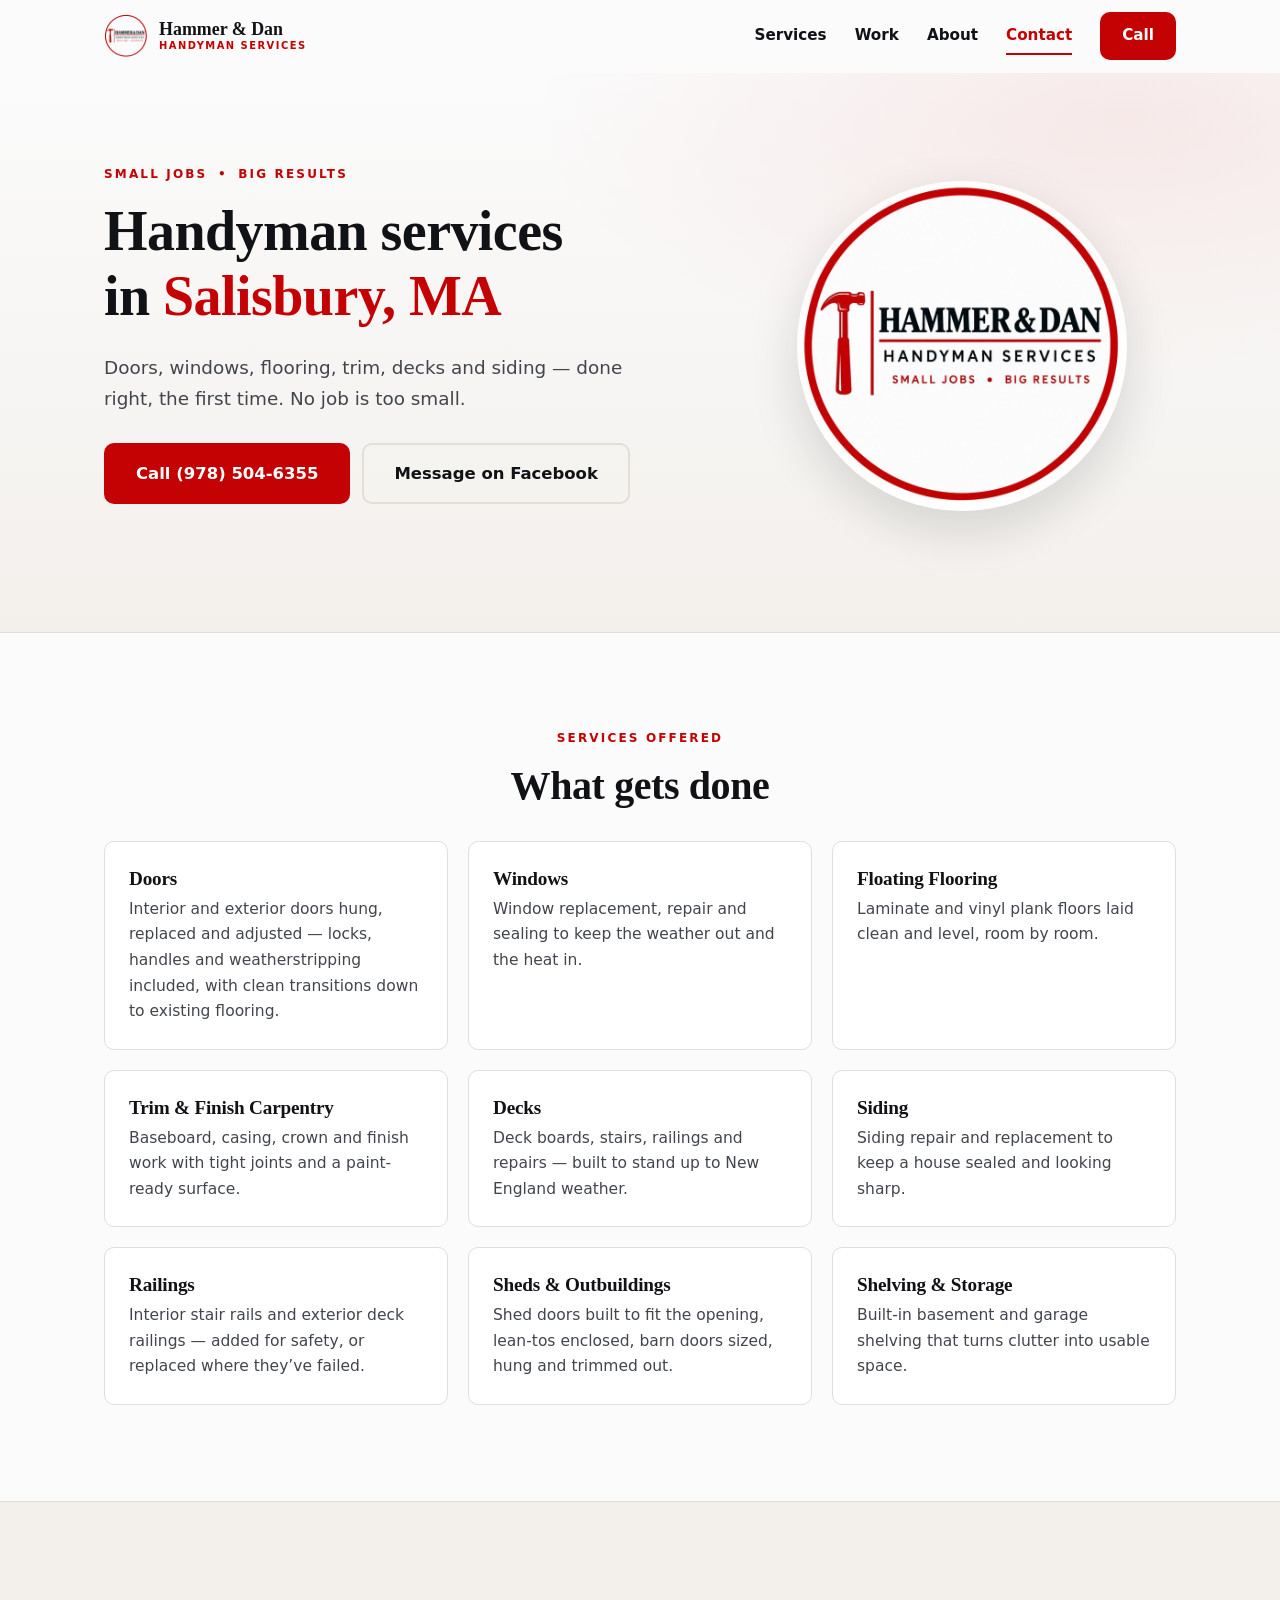
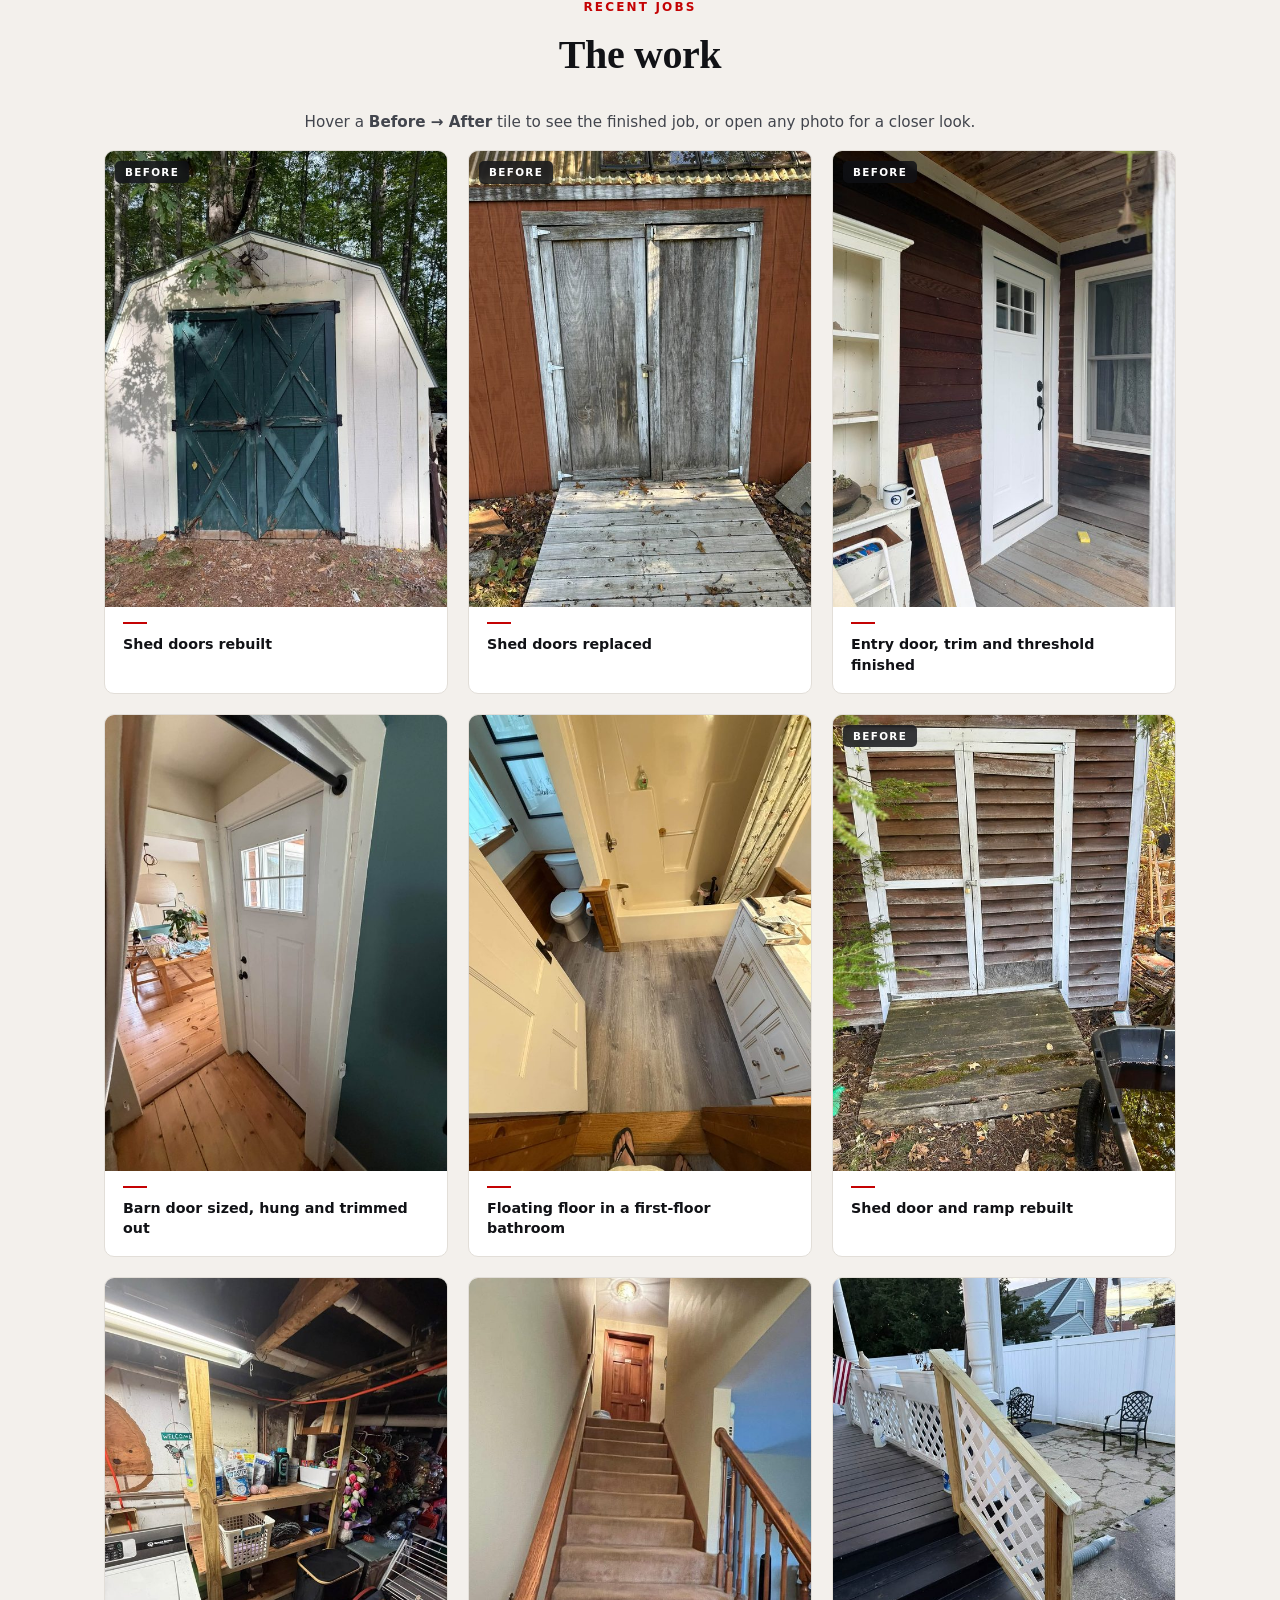
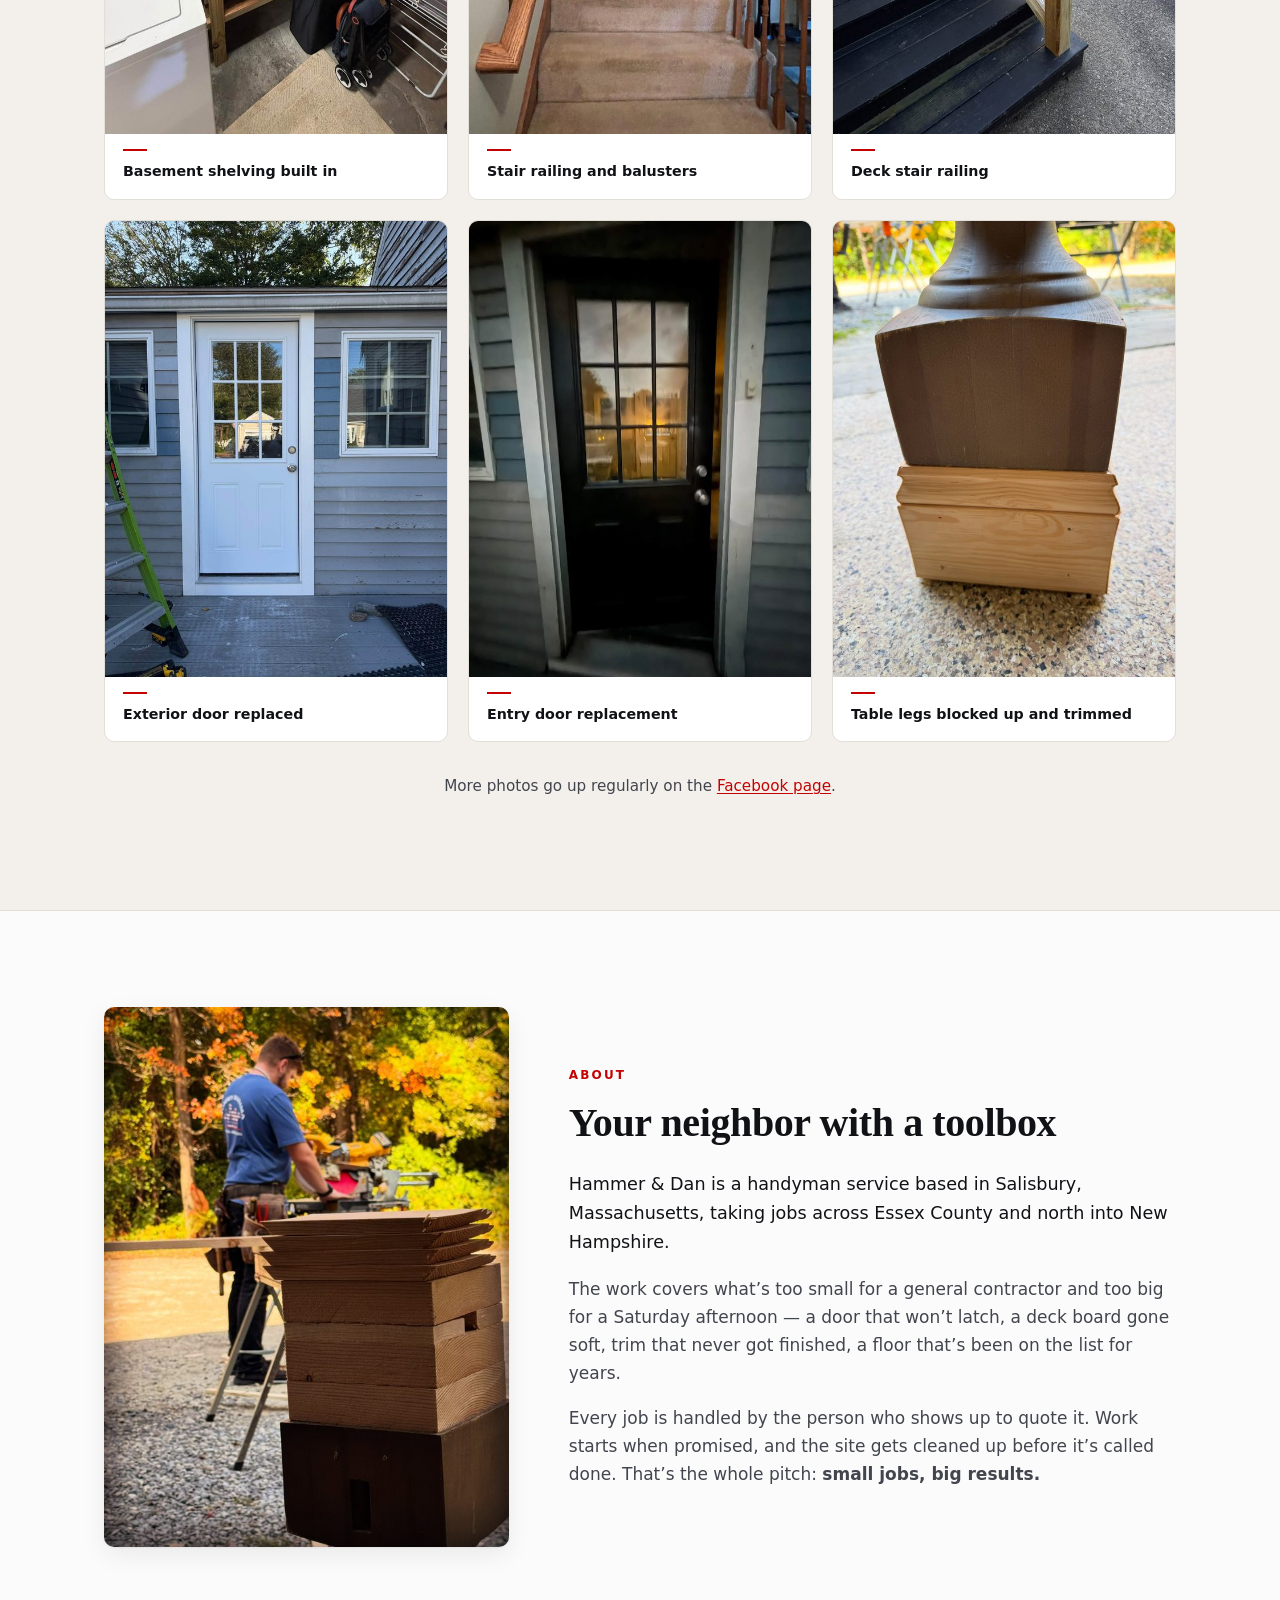
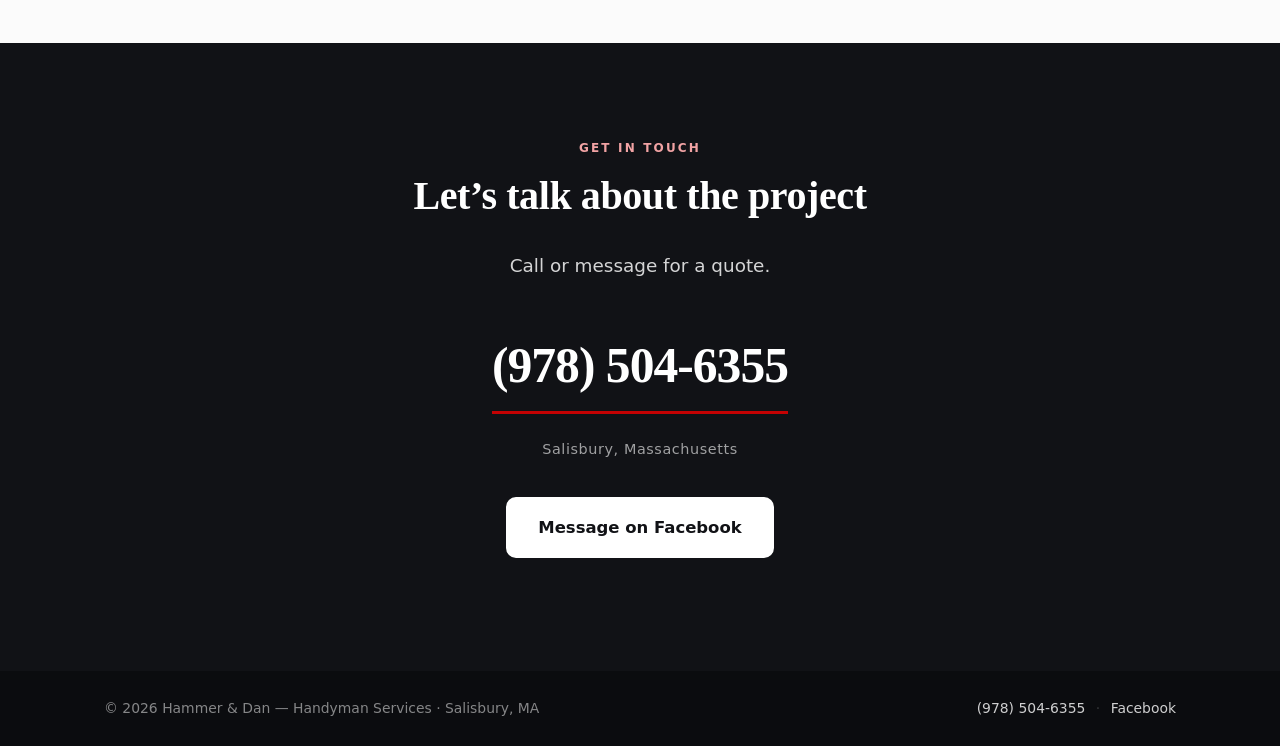
==== a/index.html @ bae65660 "Publish three layout options for review Standalone preview for GitHub Pages. Orphan branch: carries " ====
<!DOCTYPE html>
<html lang="en">
<head>
<meta charset="utf-8">
<meta name="viewport" content="width=device-width, initial-scale=1">
<title>Hammer &amp; Dan — Handyman Services | Salisbury, MA</title>
<meta name="description" content="Handyman services based in Salisbury, MA. Doors, windows, floating flooring, trim, decks, siding, railings, shed doors and shelving. Small jobs, big results. Call (978) 504-6355.">
<link rel="icon" href="../images/logo.jpg">
<link rel="stylesheet" href="style.css">

<!-- Open Graph: controls how the site looks when shared on Facebook -->
<meta property="og:title" content="Hammer &amp; Dan — Handyman Services | Salisbury, MA">
<meta property="og:description" content="Doors, windows, floating flooring, trim, decks and siding. Small jobs, big results.">
<meta property="og:image" content="../images/logo.jpg">
<meta property="og:type" content="website">
</head>
<body>

<a class="skip" href="#main">Skip to content</a>

<header class="nav" id="top">
  <div class="wrap nav-inner">
    <a class="brand" href="#top">
      <img src="../images/logo.jpg" alt="Hammer &amp; Dan logo" width="44" height="44">
      <span class="brand-text">
        <strong>Hammer &amp; Dan</strong>
        <em>Handyman Services</em>
      </span>
    </a>

    <button class="nav-toggle" aria-expanded="false" aria-controls="menu" aria-label="Menu">
      <span></span><span></span><span></span>
    </button>

    <nav id="menu" class="menu" aria-label="Main">
      <a href="#services">Services</a>
      <a href="#work">Work</a>
      <a href="#about">About</a>
      <a href="#contact">Contact</a>
      <a class="btn btn-sm" href="tel:+19785046355">Call</a>
    </nav>
  </div>
</header>

<main id="main">

  <!-- ───────────────────────── HERO ───────────────────────── -->
  <section class="hero">
    <div class="wrap hero-inner">
      <div class="hero-copy">
        <p class="eyebrow">Small Jobs <span class="dot">&bull;</span> Big Results</p>
        <h1>Handyman services<br>in <span class="accent">Salisbury, MA</span></h1>
        <p class="lede">
          Doors, windows, flooring, trim, decks and siding — done right, the first
          time. No job is too small.
        </p>
        <p class="cta-row">
          <a class="btn btn-lg" href="tel:+19785046355">Call (978)&nbsp;504-6355</a>
          <a class="btn btn-lg btn-ghost" href="https://www.facebook.com/p/Hammer-Dan-handyman-services-61594591340683/" target="_blank" rel="noopener">
            Message on Facebook
          </a>
        </p>
      </div>

      <div class="hero-badge">
        <img src="../images/logo.jpg" alt="Hammer &amp; Dan — Handyman Services — Small Jobs, Big Results" width="320" height="320">
      </div>
    </div>
  </section>

  <!-- ─────────────────────── SERVICES ─────────────────────── -->
  <section id="services" class="band">
    <div class="wrap">
      <p class="eyebrow center">Services Offered</p>
      <h2 class="center">What gets done</h2>

      <ul class="cards">
        <li class="card">
          <h3>Doors</h3>
          <p>Interior and exterior doors hung, replaced and adjusted — locks, handles
             and weatherstripping included, with clean transitions down to existing
             flooring.</p>
        </li>
        <li class="card">
          <h3>Windows</h3>
          <p>Window replacement, repair and sealing to keep the weather out and the
             heat in.</p>
        </li>
        <li class="card">
          <h3>Floating Flooring</h3>
          <p>Laminate and vinyl plank floors laid clean and level, room by room.</p>
        </li>
        <li class="card">
          <h3>Trim &amp; Finish Carpentry</h3>
          <p>Baseboard, casing, crown and finish work with tight joints and a
             paint-ready surface.</p>
        </li>
        <li class="card">
          <h3>Decks</h3>
          <p>Deck boards, stairs, railings and repairs — built to stand up to New
             England weather.</p>
        </li>
        <li class="card">
          <h3>Siding</h3>
          <p>Siding repair and replacement to keep a house sealed and looking sharp.</p>
        </li>
        <li class="card">
          <h3>Railings</h3>
          <p>Interior stair rails and exterior deck railings — added for safety, or
             replaced where they&rsquo;ve failed.</p>
        </li>
        <li class="card">
          <h3>Sheds &amp; Outbuildings</h3>
          <p>Shed doors built to fit the opening, lean-tos enclosed, barn doors sized,
             hung and trimmed out.</p>
        </li>
        <li class="card">
          <h3>Shelving &amp; Storage</h3>
          <p>Built-in basement and garage shelving that turns clutter into usable
             space.</p>
        </li>
      </ul>
    </div>
  </section>

  <!-- ───────────────────────── WORK ────────────────────────── -->
  <!--
    Two kinds of tile live in this grid:

    1. BEFORE / AFTER  — <li class="shot-item is-pair">. Holds two <img>s;
       the "after" fades in on hover, and clicking opens both side by side.
       Needs a matching -before.jpg / -after.jpg pair in images/work/
       and images/work/full/.

    2. SINGLE SHOT     — <li class="shot-item">. One <img>, opens on its own
       in the lightbox.

    Tiles load the small images from images/work/; the lightbox loads the
    large ones from images/work/full/ only once a photo is opened.
  -->
  <section id="work" class="band band-alt">
    <div class="wrap">
      <p class="eyebrow center">Recent Jobs</p>
      <h2 class="center">The work</h2>
      <p class="center muted lede-sub">
        Hover a <strong>Before&nbsp;&rarr;&nbsp;After</strong> tile to see the
        finished job, or open any photo for a closer look.
      </p>

      <ul class="grid gallery">

        <!-- ---------- before / after ---------- -->
        <li class="shot-item is-pair">
          <a class="shot"
             href="../images/work/full/barn-shed-doors-after.jpg"
             data-before="../images/work/full/barn-shed-doors-before.jpg"
             data-after="../images/work/full/barn-shed-doors-after.jpg"
             data-label="Shed doors rebuilt">
            <span class="frames">
              <img class="f-before" src="../images/work/barn-shed-doors-before.jpg"
                   alt="Barn-roof shed with weathered dark green cross-braced doors"
                   loading="lazy" width="600" height="800">
              <img class="f-after" src="../images/work/barn-shed-doors-after.jpg"
                   alt="The same shed with newly built natural wood cross-braced doors"
                   loading="lazy" width="600" height="800">
            </span>
            <span class="tag" aria-hidden="true"></span>
          </a>
          <span class="cap">Shed doors rebuilt</span>
        </li>

        <li class="shot-item is-pair">
          <a class="shot"
             href="../images/work/full/shed-doors-after.jpg"
             data-before="../images/work/full/shed-doors-before.jpg"
             data-after="../images/work/full/shed-doors-after.jpg"
             data-label="Shed doors replaced">
            <span class="frames">
              <img class="f-before" src="../images/work/shed-doors-before.jpg"
                   alt="Red shed with weathered grey double doors and an old wooden ramp"
                   loading="lazy" width="600" height="800">
              <img class="f-after" src="../images/work/shed-doors-after.jpg"
                   alt="The same shed fitted with new natural wood double doors"
                   loading="lazy" width="600" height="800">
            </span>
            <span class="tag" aria-hidden="true"></span>
          </a>
          <span class="cap">Shed doors replaced</span>
        </li>

        <li class="shot-item is-pair">
          <a class="shot"
             href="../images/work/full/porch-door-after.jpg"
             data-before="../images/work/full/porch-door-before.jpg"
             data-after="../images/work/full/porch-door-after.jpg"
             data-label="Entry door, trim and threshold finished">
            <span class="frames">
              <img class="f-before" src="../images/work/porch-door-before.jpg"
                   alt="Porch entry mid-job with bare decking and unfinished trim"
                   loading="lazy" width="600" height="800">
              <img class="f-after" src="../images/work/porch-door-after.jpg"
                   alt="The finished entry with completed trim and a clean threshold"
                   loading="lazy" width="600" height="800">
            </span>
            <span class="tag" aria-hidden="true"></span>
          </a>
          <span class="cap">Entry door, trim and threshold finished</span>
        </li>

        <!-- ---------- single shots ---------- -->
        <li class="shot-item">
          <a class="shot" href="../images/work/full/barn-door-interior.jpg" data-label="Barn door sized, hung and trimmed out">
            <span class="frames">
              <img src="../images/work/barn-door-interior.jpg"
                   alt="Interior barn door hung on a black rail above a wood floor"
                   loading="lazy" width="600" height="800">
            </span>
          </a>
          <span class="cap">Barn door sized, hung and trimmed out</span>
        </li>

        <li class="shot-item">
          <a class="shot" href="../images/work/full/bathroom-floating-floor.jpg" data-label="Floating floor in a first-floor bathroom">
            <span class="frames">
              <img src="../images/work/bathroom-floating-floor.jpg"
                   alt="Bathroom with a newly laid grey vinyl plank floating floor"
                   loading="lazy" width="600" height="800">
            </span>
          </a>
          <span class="cap">Floating floor in a first-floor bathroom</span>
        </li>

        <li class="shot-item is-pair">
          <a class="shot"
             href="../images/work/full/clapboard-shed-after.jpg"
             data-before="../images/work/full/clapboard-shed-before.jpg"
             data-after="../images/work/full/clapboard-shed-after.jpg"
             data-label="Shed door and ramp rebuilt">
            <span class="frames">
              <img class="f-before" src="../images/work/clapboard-shed-before.jpg"
                   alt="Clapboard shed with rotted louvered double doors and a mossy wooden step"
                   loading="lazy" width="600" height="800">
              <img class="f-after" src="../images/work/clapboard-shed-after.jpg"
                   alt="The same shed with a newly built wood door and a fresh plywood ramp"
                   loading="lazy" width="600" height="800">
            </span>
            <span class="tag" aria-hidden="true"></span>
          </a>
          <span class="cap">Shed door and ramp rebuilt</span>
        </li>

        <li class="shot-item">
          <a class="shot" href="../images/work/full/basement-shelving.jpg" data-label="Basement shelving built in">
            <span class="frames">
              <img src="../images/work/basement-shelving.jpg"
                   alt="Built-in wood shelving running along a basement wall"
                   loading="lazy" width="600" height="800">
            </span>
          </a>
          <span class="cap">Basement shelving built in</span>
        </li>

        <li class="shot-item">
          <a class="shot" href="../images/work/full/stair-railing.jpg" data-label="Stair railing and balusters">
            <span class="frames">
              <img src="../images/work/stair-railing.jpg"
                   alt="Staircase with an oak handrail and turned balusters"
                   loading="lazy" width="640" height="800">
            </span>
          </a>
          <span class="cap">Stair railing and balusters</span>
        </li>

        <li class="shot-item">
          <a class="shot" href="../images/work/full/deck-stair-railing.jpg" data-label="Deck stair railing">
            <span class="frames">
              <img src="../images/work/deck-stair-railing.jpg"
                   alt="New lattice railing alongside painted deck stairs"
                   loading="lazy" width="600" height="800">
            </span>
          </a>
          <span class="cap">Deck stair railing</span>
        </li>

        <li class="shot-item">
          <a class="shot" href="../images/work/full/exterior-door.jpg" data-label="Exterior door replaced">
            <span class="frames">
              <img src="../images/work/exterior-door.jpg"
                   alt="New white exterior door set between two windows in grey siding"
                   loading="lazy" width="600" height="800">
            </span>
          </a>
          <span class="cap">Exterior door replaced</span>
        </li>

        <li class="shot-item">
          <a class="shot" href="../images/work/full/entry-door-black.jpg" data-label="Entry door replacement">
            <span class="frames">
              <img src="../images/work/entry-door-black.jpg"
                   alt="Black entry door with glass panes set into blue siding"
                   loading="lazy" width="600" height="800">
            </span>
          </a>
          <span class="cap">Entry door replacement</span>
        </li>

        <li class="shot-item">
          <a class="shot" href="../images/work/full/table-legs.jpg" data-label="Table legs blocked up and trimmed">
            <span class="frames">
              <img src="../images/work/table-legs.jpg"
                   alt="Table leg raised on a newly built and trimmed wood block base"
                   loading="lazy" width="600" height="800">
            </span>
          </a>
          <span class="cap">Table legs blocked up and trimmed</span>
        </li>

      </ul>

      <p class="center muted">
        More photos go up regularly on the
        <a href="https://www.facebook.com/p/Hammer-Dan-handyman-services-61594591340683/" target="_blank" rel="noopener">Facebook page</a>.
      </p>
    </div>
  </section>

  <!-- ───────────────────────── ABOUT ───────────────────────── -->
  <section id="about" class="band">
    <div class="wrap about-inner">
      <div class="about-photo">
        <img src="../images/work/on-site.jpg" alt="Dan cutting stock on a miter saw on site" loading="lazy" width="600" height="800">
      </div>
      <div class="about-copy">
        <p class="eyebrow">About</p>
        <h2>Your neighbor with a toolbox</h2>
        <p class="big">
          Hammer &amp; Dan is a handyman service based in Salisbury, Massachusetts,
          taking jobs across Essex County and north into New Hampshire.
        </p>
        <p>
          The work covers what&rsquo;s too small for a general contractor and too big
          for a Saturday afternoon — a door that won&rsquo;t latch, a deck board gone
          soft, trim that never got finished, a floor that&rsquo;s been on the list
          for years.
        </p>
        <p>
          Every job is handled by the person who shows up to quote it. Work starts
          when promised, and the site gets cleaned up before it&rsquo;s called done.
          That&rsquo;s the whole pitch: <strong>small jobs, big results.</strong>
        </p>
      </div>
    </div>
  </section>

  <!-- ──────────────────────── CONTACT ──────────────────────── -->
  <section id="contact" class="contact">
    <div class="wrap narrow center">
      <p class="eyebrow center light">Get In Touch</p>
      <h2 class="center">Let&rsquo;s talk about the project</h2>
      <p class="lede light">
        Call or message for a quote.
      </p>

      <a class="phone" href="tel:+19785046355">(978)&nbsp;504-6355</a>

      <p class="based">Salisbury, Massachusetts</p>

      <p>
        <a class="btn btn-lg btn-light" href="https://www.facebook.com/p/Hammer-Dan-handyman-services-61594591340683/" target="_blank" rel="noopener">
          Message on Facebook
        </a>
      </p>
    </div>
  </section>

</main>

<footer class="foot">
  <div class="wrap foot-inner">
    <p>&copy; <span id="year">2026</span> Hammer &amp; Dan — Handyman Services · Salisbury, MA</p>
    <p>
      <a href="tel:+19785046355">(978) 504-6355</a>
      <span class="sep">·</span>
      <a href="https://www.facebook.com/p/Hammer-Dan-handyman-services-61594591340683/" target="_blank" rel="noopener">Facebook</a>
    </p>
  </div>
</footer>

<!-- Mobile sticky call bar -->
<a class="callbar" href="tel:+19785046355">Call (978) 504-6355</a>

<!-- Lightbox. Shows one photo, or a before/after pair side by side. -->
<div class="lightbox" id="lightbox" role="dialog" aria-modal="true" aria-label="Photo" hidden>
  <button class="lb-close" aria-label="Close">&times;</button>
  <div class="lb-inner">
    <div class="lb-frames">
      <figure class="lb-fig" id="lbFigA">
        <img id="lbImgA" src="" alt="">
        <figcaption>Before</figcaption>
      </figure>
      <figure class="lb-fig" id="lbFigB">
        <img id="lbImgB" src="" alt="">
        <figcaption>After</figcaption>
      </figure>
    </div>
    <p class="lb-cap" id="lbCap"></p>
  </div>
</div>

<script>
(function () {
  "use strict";

  /* Current year in the footer */
  document.getElementById("year").textContent = new Date().getFullYear();

  /* Mobile menu toggle */
  var toggle = document.querySelector(".nav-toggle");
  var menu = document.getElementById("menu");

  toggle.addEventListener("click", function () {
    var open = menu.classList.toggle("open");
    toggle.setAttribute("aria-expanded", String(open));
    toggle.classList.toggle("is-open", open);
  });

  /* Close the mobile menu after tapping a link */
  menu.addEventListener("click", function (e) {
    if (e.target.tagName === "A") {
      menu.classList.remove("open");
      toggle.classList.remove("is-open");
      toggle.setAttribute("aria-expanded", "false");
    }
  });

  /* Highlight the nav link for whichever section is on screen */
  var links = Array.prototype.slice.call(menu.querySelectorAll('a[href^="#"]'));
  var sections = links
    .map(function (a) { return document.querySelector(a.getAttribute("href")); })
    .filter(Boolean);

  if ("IntersectionObserver" in window && sections.length) {
    var spy = new IntersectionObserver(function (entries) {
      entries.forEach(function (entry) {
        if (!entry.isIntersecting) return;
        links.forEach(function (a) {
          a.classList.toggle(
            "active",
            a.getAttribute("href") === "#" + entry.target.id
          );
        });
      });
    }, { rootMargin: "-45% 0px -50% 0px" });

    sections.forEach(function (s) { spy.observe(s); });
  }

  /* Shrink the header once the page scrolls */
  var header = document.querySelector(".nav");
  var onScroll = function () {
    header.classList.toggle("scrolled", window.scrollY > 20);
  };
  window.addEventListener("scroll", onScroll, { passive: true });
  onScroll();

  /* Gallery lightbox — one photo, or a before/after pair side by side */
  var box = document.getElementById("lightbox");
  var imgA = document.getElementById("lbImgA");
  var imgB = document.getElementById("lbImgB");
  var cap = document.getElementById("lbCap");
  var closeBtn = box.querySelector(".lb-close");
  var lastFocus = null;

  document.addEventListener("click", function (e) {
    var shot = e.target.closest ? e.target.closest("a.shot") : null;
    if (!shot) return;
    e.preventDefault();
    lastFocus = shot;

    var before = shot.getAttribute("data-before");
    var after = shot.getAttribute("data-after");
    var tileImgs = shot.querySelectorAll("img");

    if (before && after) {
      /* Pair: before on the left, after on the right. */
      box.classList.remove("is-single");
      imgA.src = before;
      imgB.src = after;
      imgA.alt = tileImgs[0] ? tileImgs[0].alt : "Before";
      imgB.alt = tileImgs[1] ? tileImgs[1].alt : "After";
    } else {
      /* Single shot: hide the second frame and the Before/After labels. */
      box.classList.add("is-single");
      imgA.src = shot.getAttribute("href");
      imgA.alt = tileImgs[0] ? tileImgs[0].alt : "";
      imgB.removeAttribute("src");
      imgB.alt = "";
    }

    cap.textContent = shot.getAttribute("data-label") || "";
    box.hidden = false;
    document.body.style.overflow = "hidden";
    closeBtn.focus();
  });

  function closeBox() {
    box.hidden = true;
    imgA.removeAttribute("src");
    imgB.removeAttribute("src");
    document.body.style.overflow = "";
    if (lastFocus) lastFocus.focus();
  }

  closeBtn.addEventListener("click", closeBox);
  box.addEventListener("click", function (e) {
    if (e.target === box) closeBox();
  });
  document.addEventListener("keydown", function (e) {
    if (e.key === "Escape" && !box.hidden) closeBox();
  });
})();
</script>

</body>
</html>
---- a/style.css ----
/* ==========================================================================
   Hammer & Dan — Handyman Services
   Palette sampled directly from the Facebook page logo.
   ========================================================================== */

:root {
  --red:        #C40203;   /* logo ring, hammer, tagline */
  --red-dark:   #9E0102;
  --ink:        #111216;   /* logo wordmark */
  --ink-soft:   #42454D;
  --paper:      #FBFBFB;   /* logo field */
  --sand:       #F3F0EC;   /* warm alternating band */
  --line:       #E2DED8;

  --serif: Georgia, "Iowan Old Style", "Times New Roman", Times, serif;
  --sans:  system-ui, -apple-system, "Segoe UI", Roboto, "Helvetica Neue",
           Arial, sans-serif;

  --wrap: 1120px;
  --r: 10px;
  --shadow: 0 1px 2px rgba(17,18,22,.05), 0 8px 24px rgba(17,18,22,.07);
}

*, *::before, *::after { box-sizing: border-box; }

html {
  scroll-behavior: smooth;
  scroll-padding-top: 86px;   /* clears the sticky header */
  -webkit-text-size-adjust: 100%;
}

@media (prefers-reduced-motion: reduce) {
  html { scroll-behavior: auto; }
  *, *::before, *::after {
    animation-duration: .01ms !important;
    animation-iteration-count: 1 !important;
    transition-duration: .01ms !important;
  }

  /* A cross-dissolve has no movement in it. Reduced-motion exists to stop
     vestibular triggers from things that travel across the screen, so the
     before/after fade stays — only the scale on the tile is dropped. */
  .gallery .frames img {
    transition-property: opacity !important;
    transition-duration: .45s !important;
  }
  .gallery li:hover .frames img { transform: none !important; }
}

body {
  margin: 0;
  font-family: var(--sans);
  font-size: 17px;
  line-height: 1.65;
  color: var(--ink-soft);
  background: var(--paper);
  -webkit-font-smoothing: antialiased;
}

img { max-width: 100%; height: auto; display: block; }

a { color: var(--red); text-decoration-thickness: 1px; text-underline-offset: 2px; }
a:hover { color: var(--red-dark); }

:focus-visible {
  outline: 3px solid var(--red);
  outline-offset: 3px;
  border-radius: 4px;
}

.wrap { width: 100%; max-width: var(--wrap); margin: 0 auto; padding: 0 24px; }
.wrap.narrow { max-width: 760px; }
.center { text-align: center; }
.muted { color: var(--ink-soft); font-size: .95rem; }

.skip {
  position: absolute; left: -9999px;
  background: var(--ink); color: #fff;
  padding: 12px 20px; z-index: 200; border-radius: 0 0 var(--r) 0;
}
.skip:focus { left: 0; top: 0; color: #fff; }

/* --------------------------------- type --------------------------------- */

h1, h2, h3 {
  font-family: var(--serif);
  color: var(--ink);
  font-weight: 700;
  line-height: 1.15;
  letter-spacing: -.01em;
  margin: 0 0 .5em;
}

h1 { font-size: clamp(2.1rem, 5.5vw, 3.5rem); }
h2 { font-size: clamp(1.7rem, 3.6vw, 2.5rem); margin-bottom: .8em; }
h3 { font-size: 1.2rem; margin-bottom: .35em; }

.eyebrow {
  font-family: var(--sans);
  font-size: .75rem;
  font-weight: 700;
  letter-spacing: .18em;
  text-transform: uppercase;
  color: var(--red);
  margin: 0 0 .9rem;
}
.eyebrow .dot { margin: 0 .35em; }
.eyebrow.light { color: #F2A3A4; }

.lede { font-size: 1.15rem; max-width: 46ch; margin: 0 0 1.8rem; }
.lede.light { color: rgba(255,255,255,.82); max-width: none; margin-inline: auto; }
.big { font-size: 1.1rem; color: var(--ink); }
.accent { color: var(--red); }

/* -------------------------------- buttons ------------------------------- */

.btn {
  display: inline-block;
  background: var(--red);
  color: #fff;
  font-weight: 650;
  font-size: .95rem;
  padding: 11px 22px;
  border-radius: var(--r);
  text-decoration: none;
  border: 2px solid var(--red);
  transition: background .15s ease, border-color .15s ease, transform .15s ease;
}
.btn:hover {
  background: var(--red-dark);
  border-color: var(--red-dark);
  color: #fff;
  transform: translateY(-1px);
}
.btn-lg { padding: 15px 30px; font-size: 1.03rem; }
.btn-sm { padding: 8px 18px; font-size: .88rem; }

.btn-ghost { background: transparent; color: var(--ink); border-color: var(--line); }
.btn-ghost:hover { background: var(--ink); border-color: var(--ink); color: #fff; }

.btn-light { background: #fff; color: var(--ink); border-color: #fff; }
.btn-light:hover { background: var(--paper); border-color: var(--paper); color: var(--ink); }

/* -------------------------------- header -------------------------------- */

.nav {
  position: sticky; top: 0; z-index: 100;
  background: rgba(251,251,251,.94);
  backdrop-filter: saturate(180%) blur(10px);
  border-bottom: 1px solid transparent;
  transition: border-color .2s ease, box-shadow .2s ease;
}
.nav.scrolled {
  border-bottom-color: var(--line);
  box-shadow: 0 2px 12px rgba(17,18,22,.05);
}

.nav-inner {
  display: flex; align-items: center; justify-content: space-between;
  gap: 16px; min-height: 72px;
}

.brand { display: flex; align-items: center; gap: 11px; text-decoration: none; }
.brand img { border-radius: 50%; }
.brand-text { display: flex; flex-direction: column; line-height: 1.1; }
.brand-text strong {
  font-family: var(--serif); font-size: 1.12rem; color: var(--ink); font-weight: 700;
}
.brand-text em {
  font-style: normal; font-size: .62rem; letter-spacing: .15em;
  text-transform: uppercase; color: var(--red); font-weight: 700; margin-top: 2px;
}

.menu { display: flex; align-items: center; gap: 28px; }
.menu a {
  color: var(--ink); text-decoration: none; font-size: .95rem; font-weight: 550;
  position: relative; padding: 4px 0;
}
.menu a:not(.btn)::after {
  content: ""; position: absolute; left: 0; right: 0; bottom: -2px; height: 2px;
  background: var(--red); transform: scaleX(0); transition: transform .18s ease;
}
.menu a:not(.btn):hover::after,
.menu a:not(.btn).active::after { transform: scaleX(1); }
.menu a.active:not(.btn) { color: var(--red); }

/* `.menu a` above sets padding, and outranks `.btn` on specificity —
   so the button's own padding has to be restated here. */
.menu a.btn { color: #fff; padding: 9px 20px; white-space: nowrap; }

.nav-toggle {
  display: none; background: none; border: 0; cursor: pointer;
  padding: 10px; width: 44px; height: 44px;
}
.nav-toggle span {
  display: block; width: 22px; height: 2px; background: var(--ink);
  margin: 4px auto; transition: transform .2s ease, opacity .2s ease;
}
.nav-toggle.is-open span:nth-child(1) { transform: translateY(6px) rotate(45deg); }
.nav-toggle.is-open span:nth-child(2) { opacity: 0; }
.nav-toggle.is-open span:nth-child(3) { transform: translateY(-6px) rotate(-45deg); }

/* --------------------------------- hero --------------------------------- */

.hero {
  padding: clamp(48px, 8vw, 92px) 0 clamp(56px, 9vw, 104px);
  background:
    radial-gradient(1000px 420px at 88% 8%, rgba(196,2,3,.07), transparent 60%),
    linear-gradient(180deg, var(--paper) 0%, var(--sand) 100%);
  border-bottom: 1px solid var(--line);
}

.hero-inner {
  display: grid; grid-template-columns: 1.15fr .85fr;
  gap: clamp(32px, 5vw, 64px); align-items: center;
}

.hero h1 { margin-bottom: .45em; }

.cta-row { display: flex; flex-wrap: wrap; gap: 12px; margin: 0 0 1.5rem; }


.hero-badge { justify-self: center; }
.hero-badge img {
  width: clamp(210px, 30vw, 330px);
  border-radius: 50%;
  box-shadow: 0 18px 50px rgba(17,18,22,.14);
}

/* --------------------------------- bands -------------------------------- */

.band { padding: clamp(56px, 8vw, 96px) 0; }
.band-alt { background: var(--sand); border-block: 1px solid var(--line); }

/* ------------------------------- services ------------------------------- */

.cards {
  list-style: none; margin: 0; padding: 0;
  display: grid; gap: 20px;
  grid-template-columns: repeat(auto-fit, minmax(265px, 1fr));
}

.card {
  background: #fff;
  border: 1px solid var(--line);
  border-radius: var(--r);
  padding: 26px 24px 24px;
  position: relative;
  overflow: hidden;
  transition: transform .18s ease, box-shadow .18s ease;
}
.card::before {
  content: ""; position: absolute; inset: 0 auto 0 0; width: 4px;
  background: var(--red); transform: scaleY(0); transform-origin: top;
  transition: transform .22s ease;
}
.card:hover { transform: translateY(-3px); box-shadow: var(--shadow); }
.card:hover::before { transform: scaleY(1); }
.card p { margin: 0; font-size: .97rem; }

/* -------------------------------- gallery ------------------------------- */

.grid {
  list-style: none; margin: 0 0 2rem; padding: 0;
  display: grid; gap: 20px;
  grid-template-columns: repeat(auto-fill, minmax(290px, 1fr));
}

/* Each tile is the same card as the services grid — photo flush at the top,
   caption in the card's own padding. */
.gallery li {
  display: flex; flex-direction: column;
  background: #fff;
  border: 1px solid var(--line);
  border-radius: var(--r);
  overflow: hidden;
  transition: transform .18s ease, box-shadow .18s ease;
}
.gallery li:hover { transform: translateY(-3px); box-shadow: var(--shadow); }

.gallery .shot {
  display: block; overflow: hidden; position: relative;
  background: var(--sand); line-height: 0;
}

/* Source photos are 3:4 portrait, so tiles match — no subject gets cropped out.
   `.frames` stacks the before/after images so one can fade over the other. */
.gallery .frames {
  display: block; position: relative;
  width: 100%; aspect-ratio: 3 / 4;
}
.gallery .frames img {
  position: absolute; inset: 0;
  width: 100%; height: 100%; object-fit: cover;
  transition: transform .35s ease, opacity .45s ease;
}

/* The "after" frame sits on top at zero opacity until hover. */
/* `will-change` promotes the hidden frame to its own compositor layer, which
   forces it to be decoded up front. Without it the first hover can pop rather
   than fade, because a fully transparent image may not be rasterised yet. */
.is-pair .f-after { opacity: 0; will-change: opacity; }

/* Corner badge on before/after tiles. */
.gallery .tag {
  position: absolute; left: 10px; top: 10px; z-index: 2;
  background: rgba(17,18,22,.82);
  color: #fff;
  font-size: .65rem; font-weight: 700;
  letter-spacing: .13em; text-transform: uppercase;
  padding: 6px 10px; border-radius: 5px;
  line-height: 1;
  backdrop-filter: blur(3px);
  transition: background .25s ease;
}
.gallery .tag::after { content: "Before"; }

@media (hover: hover) {
  .gallery li:hover .frames img { transform: scale(1.04); }
  .is-pair:hover .f-after { opacity: 1; }
  .is-pair:hover .tag { background: var(--red); }
  .is-pair:hover .tag::after { content: "After"; }
}

/* No hover available: say so plainly, since tapping is the only way through. */
@media (hover: none) {
  .gallery .tag::after { content: "Tap to compare"; }
}

.gallery .cap {
  padding: 15px 18px 17px;
  font-size: .89rem;
  line-height: 1.45;
  font-weight: 550;
  color: var(--ink);
}

/* The red hairline from the logo, where the rule sits under the wordmark. */
.gallery .cap::before {
  content: "";
  display: block;
  width: 24px; height: 2px;
  background: var(--red);
  margin-bottom: 10px;
}

/* Placeholder tile — used only when a slot has no photo yet */
.gallery .ph {
  aspect-ratio: 4 / 3;
  border: 2px dashed var(--line);
  border-radius: var(--r);
  background:
    repeating-linear-gradient(45deg,
      transparent 0 10px, rgba(196,2,3,.03) 10px 20px);
}

/* --------------------------------- about -------------------------------- */

.about-inner {
  display: grid;
  grid-template-columns: .8fr 1.2fr;
  gap: clamp(28px, 5vw, 60px);
  align-items: center;
}

.about-photo img {
  width: 100%;
  border-radius: var(--r);
  box-shadow: var(--shadow);
}

.about-copy h2 { margin-bottom: .6em; }
.about-copy p:last-child { margin-bottom: 0; }

/* ------------------------------- lightbox ------------------------------- */

.lightbox {
  position: fixed; inset: 0; z-index: 300;
  background: rgba(17,18,22,.975);
  display: flex; align-items: center; justify-content: center;
  padding: 24px;
  overflow-y: auto;
}
.lightbox[hidden] { display: none; }

.lb-inner { margin: auto; width: 100%; max-width: 1180px; }

.lb-frames {
  display: flex; gap: 18px;
  align-items: flex-start; justify-content: center;
}

.lb-fig { margin: 0; flex: 0 1 auto; min-width: 0; text-align: center; }
.lb-fig img {
  max-width: 100%; max-height: 76vh;
  border-radius: 6px; display: block; margin: 0 auto;
}
.lb-fig figcaption {
  margin-top: 10px;
  font-size: .68rem; font-weight: 700;
  letter-spacing: .16em; text-transform: uppercase;
  color: #F2A3A4;
}

/* Single-photo mode: second figure removed, caption label suppressed. */
.lightbox.is-single .lb-fig figcaption { display: none; }
.lightbox.is-single #lbFigB { display: none; }
.lightbox.is-single .lb-fig img { max-height: 84vh; }

.based {
  font-size: .9rem;
  letter-spacing: .04em;
  color: rgba(255,255,255,.6);
  margin: 1.2rem 0 2.2rem;
}

.lb-cap {
  text-align: center;
  color: rgba(255,255,255,.72);
  font-size: .95rem;
  margin: 16px 0 0;
}

.lb-close {
  position: fixed; top: 10px; right: 16px; z-index: 2;
  background: none; border: 0; color: #fff;
  font-size: 2.6rem; line-height: 1; cursor: pointer; padding: 8px 14px;
}

@media (max-width: 700px) {
  .lightbox { padding: 56px 14px 24px; }
  .lb-frames { flex-direction: column; align-items: center; gap: 22px; }
  .lb-fig img { max-height: 60vh; }
}

/* -------------------------------- contact ------------------------------- */

.contact {
  background: var(--ink);
  color: rgba(255,255,255,.78);
  padding: clamp(56px, 8vw, 96px) 0;
}
.contact h2 { color: #fff; }

.phone {
  display: inline-block;
  font-family: var(--serif);
  font-size: clamp(2rem, 6vw, 3.1rem);
  font-weight: 700;
  color: #fff;
  text-decoration: none;
  letter-spacing: -.02em;
  margin: .3em 0 .1em;
  border-bottom: 3px solid var(--red);
  padding-bottom: 4px;
  transition: color .15s ease;
}
.phone:hover { color: #FF4F50; }


/* --------------------------------- footer ------------------------------- */

.foot {
  background: #0B0C0F;
  color: rgba(255,255,255,.5);
  padding: 26px 0;
  font-size: .87rem;
}
.foot-inner {
  display: flex; flex-wrap: wrap; gap: 8px 20px;
  justify-content: space-between; align-items: center;
}
.foot p { margin: 0; }
.foot a { color: rgba(255,255,255,.8); text-decoration: none; }
.foot a:hover { color: #fff; text-decoration: underline; }
.sep { opacity: .35; margin: 0 6px; }

/* ----------------------------- mobile callbar --------------------------- */

.callbar {
  display: none;
  position: fixed; left: 0; right: 0; bottom: 0; z-index: 150;
  background: var(--red); color: #fff;
  text-align: center; text-decoration: none;
  font-weight: 700; font-size: 1.05rem;
  padding: 15px 16px calc(15px + env(safe-area-inset-bottom));
  box-shadow: 0 -4px 18px rgba(17,18,22,.18);
}
.callbar:hover { color: #fff; background: var(--red-dark); }

/* ------------------------------ responsive ------------------------------ */

@media (max-width: 860px) {
  .about-inner { grid-template-columns: 1fr; }
  .about-photo { max-width: 340px; margin: 0 auto; }

  .hero-inner { grid-template-columns: 1fr; text-align: center; }
  .hero-copy .lede { margin-inline: auto; }
  .cta-row { justify-content: center; }
  .hero-badge { order: -1; }
  .hero-badge img { width: clamp(170px, 46vw, 240px); }
}

@media (max-width: 760px) {
  .nav-toggle { display: block; }

  .menu {
    display: none;
    position: absolute; left: 0; right: 0; top: 100%;
    flex-direction: column; align-items: stretch; gap: 0;
    background: var(--paper);
    border-bottom: 1px solid var(--line);
    box-shadow: 0 10px 24px rgba(17,18,22,.08);
    padding: 8px 24px 20px;
  }
  .menu.open { display: flex; }
  .menu a { padding: 13px 0; border-bottom: 1px solid var(--line); }
  .menu a:not(.btn)::after { display: none; }
  .menu a.btn {
    margin-top: 14px; text-align: center;
    padding: 13px 20px; border-bottom: 2px solid var(--red);
  }

  .callbar { display: block; }
  body { padding-bottom: 62px; }   /* room for the call bar */
  html { scroll-padding-top: 78px; }
}

@media (max-width: 420px) {
  .cta-row .btn { width: 100%; text-align: center; }
}

/* --------------------------------- print -------------------------------- */

@media print {
  .nav, .callbar, .lightbox, .btn { display: none !important; }
  body { color: #000; background: #fff; }
  .contact, .foot { background: #fff; color: #000; }
  .contact h2, .phone, }
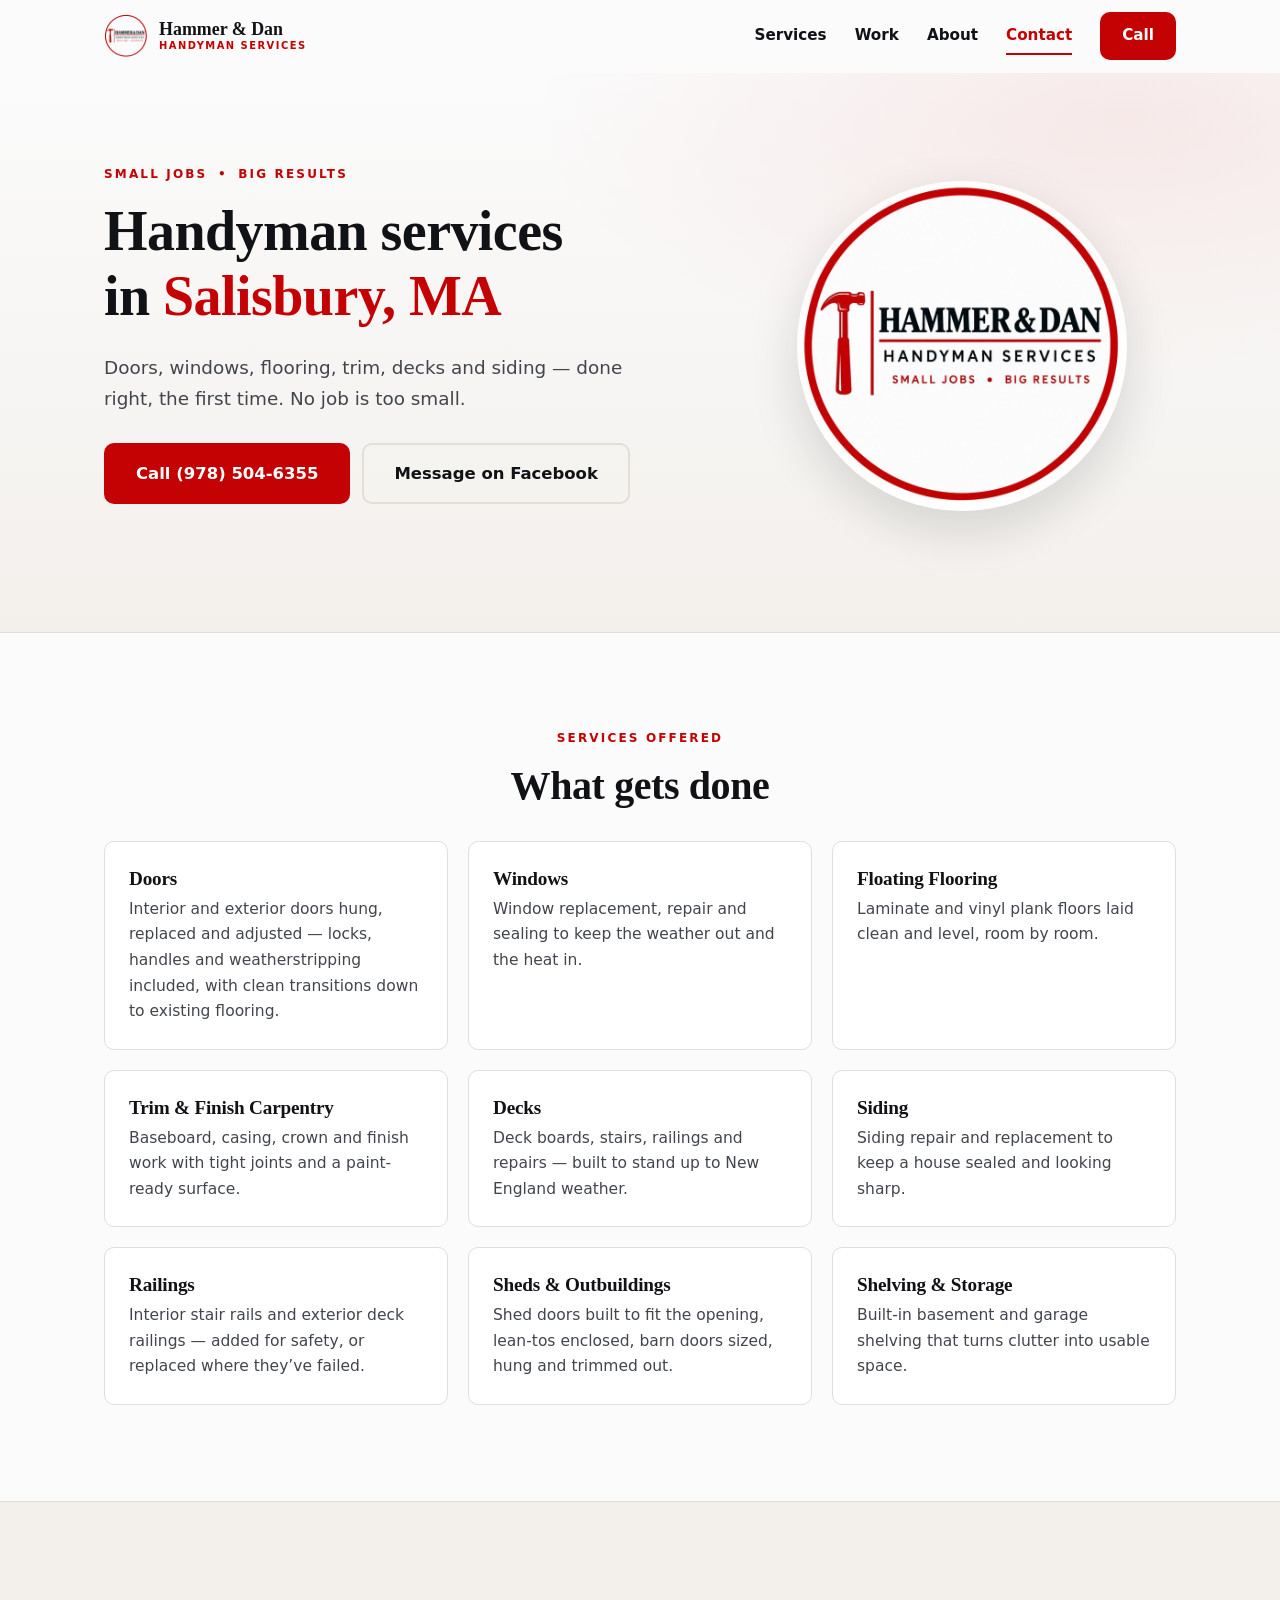
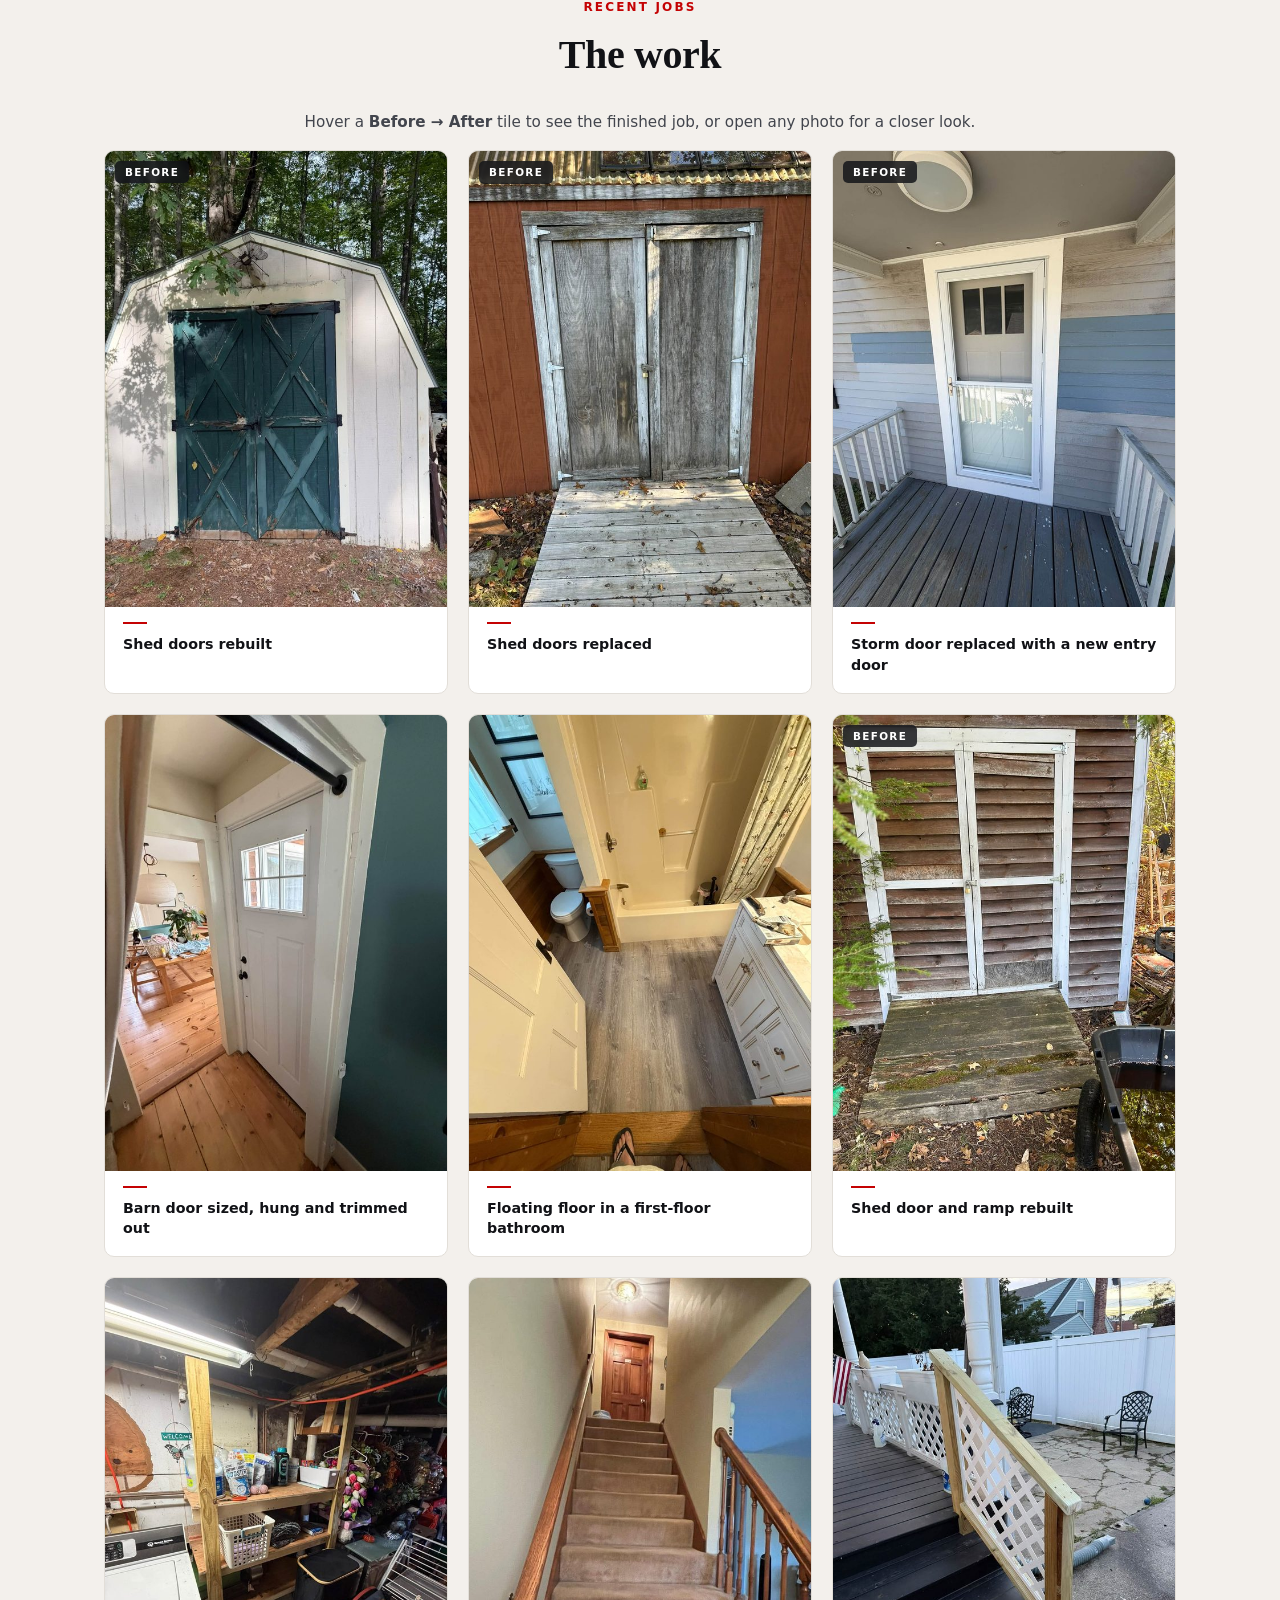
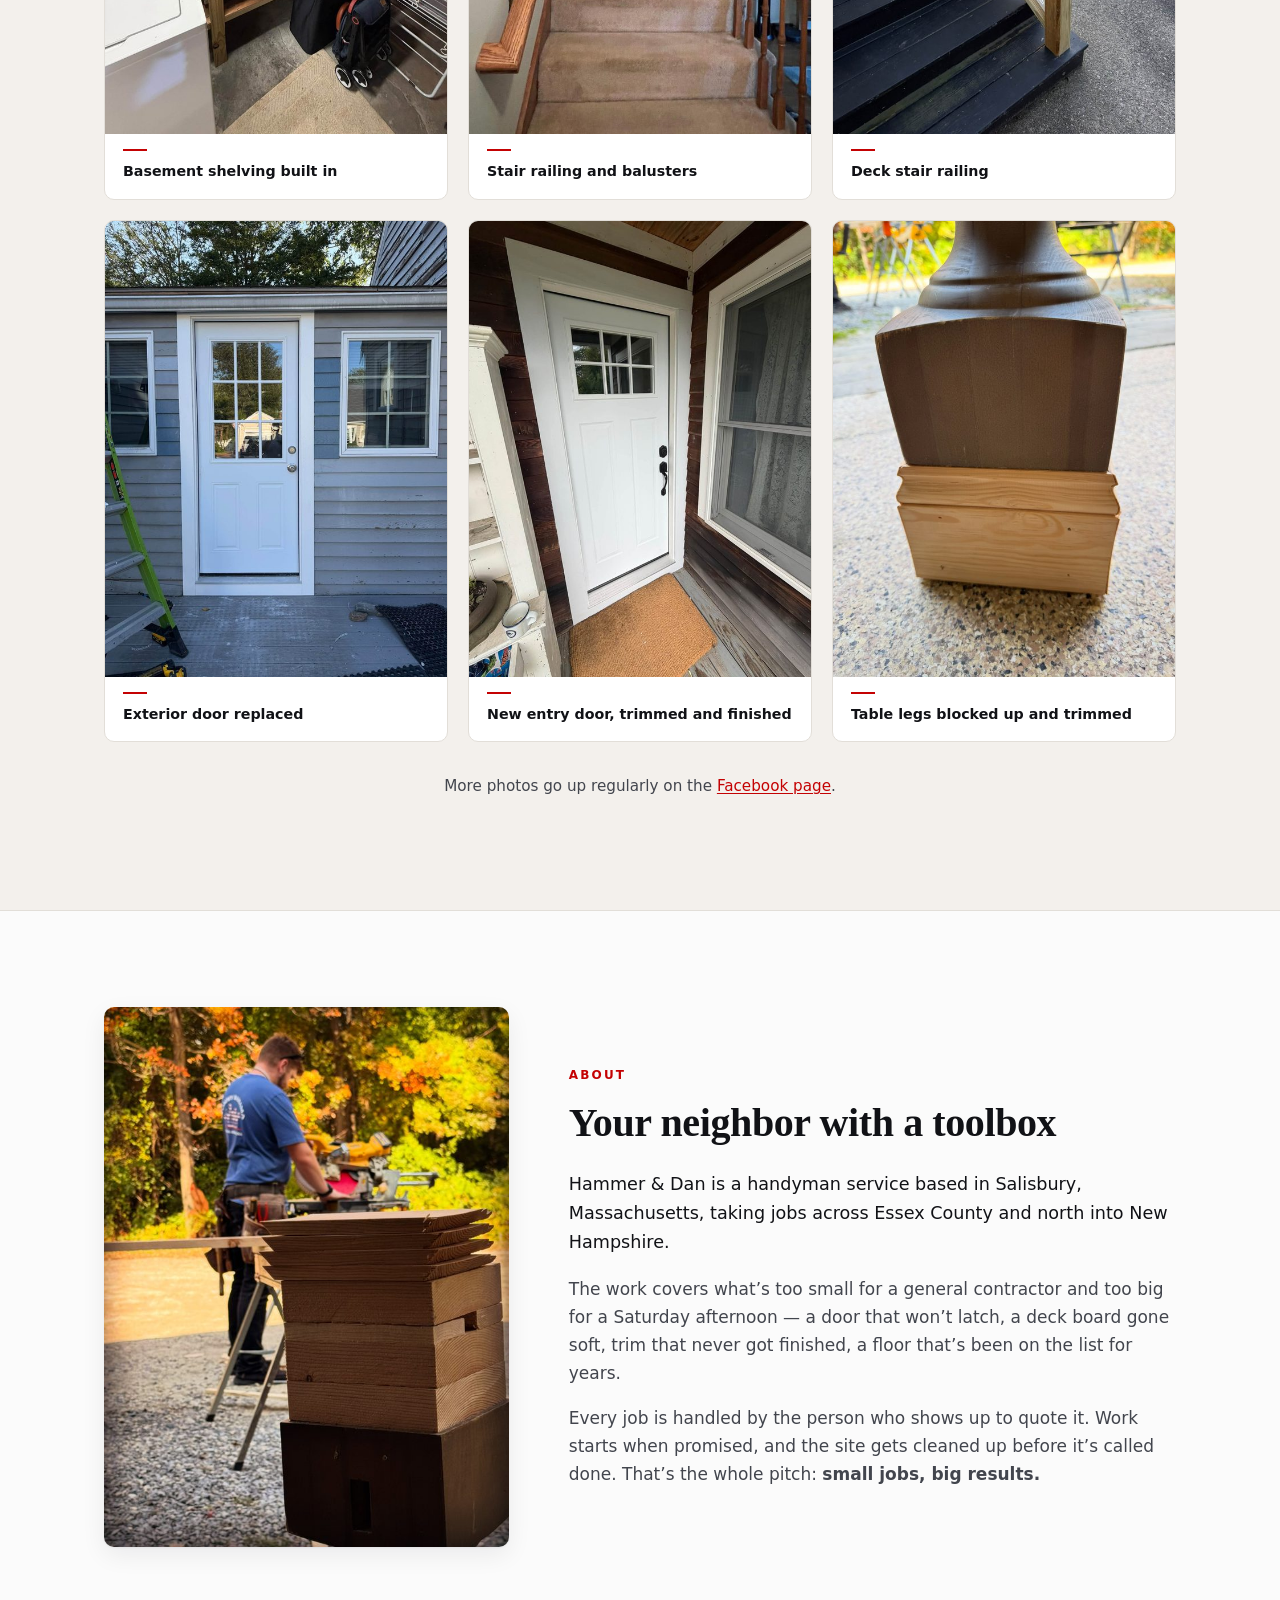
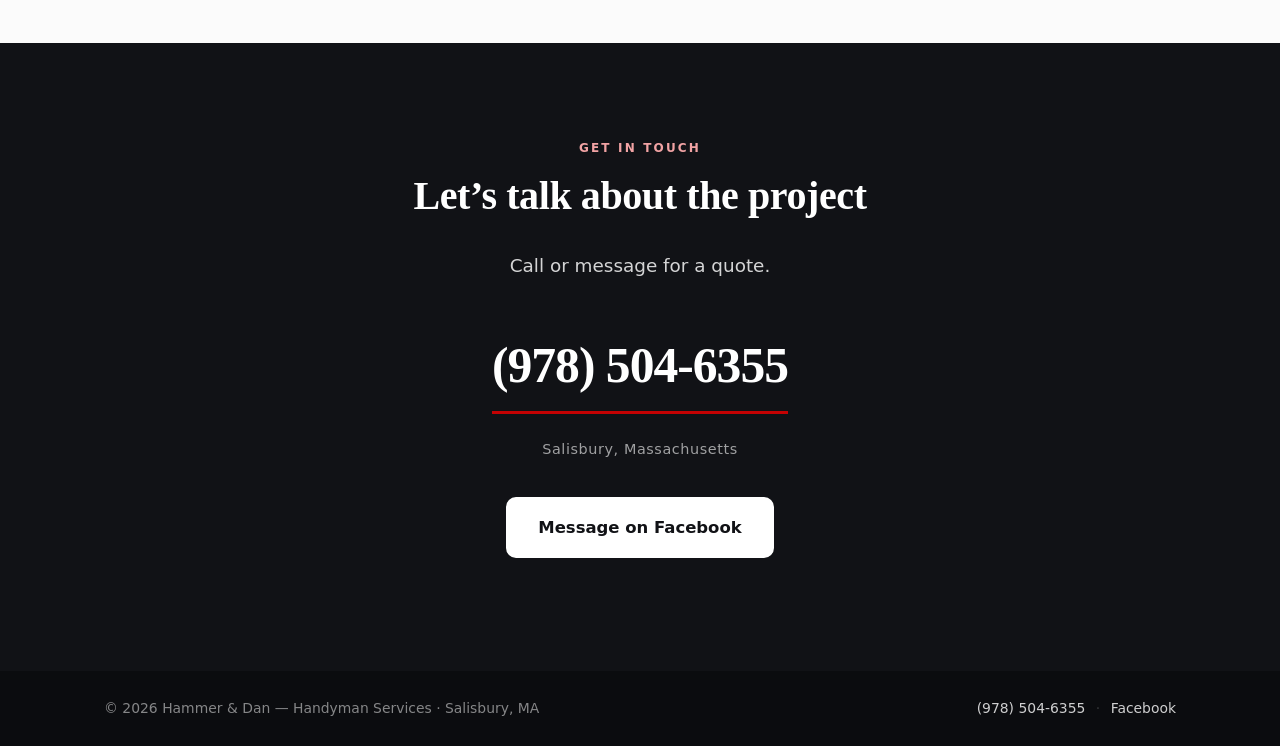
==== commit 7f7f5846: "Rebuild preview with the corrected before/after pair Picks up the job-04/job-10 blue porch pair repl" ====
--- a/a/index.html
+++ b/a/index.html
@@ -190,21 +190,21 @@
 
         <li class="shot-item is-pair">
           <a class="shot"
-             href="../images/work/full/porch-door-after.jpg"
-             data-before="../images/work/full/porch-door-before.jpg"
-             data-after="../images/work/full/porch-door-after.jpg"
-             data-label="Entry door, trim and threshold finished">
-            <span class="frames">
-              <img class="f-before" src="../images/work/porch-door-before.jpg"
-                   alt="Porch entry mid-job with bare decking and unfinished trim"
-                   loading="lazy" width="600" height="800">
-              <img class="f-after" src="../images/work/porch-door-after.jpg"
-                   alt="The finished entry with completed trim and a clean threshold"
+             href="../images/work/full/blue-porch-after.jpg"
+             data-before="../images/work/full/blue-porch-before.jpg"
+             data-after="../images/work/full/blue-porch-after.jpg"
+             data-label="Storm door replaced with a new entry door">
+            <span class="frames">
+              <img class="f-before" src="../images/work/blue-porch-before.jpg"
+                   alt="Porch with an old aluminium storm door and narrow casing"
+                   loading="lazy" width="600" height="800">
+              <img class="f-after" src="../images/work/blue-porch-after.jpg"
+                   alt="The same porch with a new three-light entry door and wider trim"
                    loading="lazy" width="600" height="800">
             </span>
             <span class="tag" aria-hidden="true"></span>
           </a>
-          <span class="cap">Entry door, trim and threshold finished</span>
+          <span class="cap">Storm door replaced with a new entry door</span>
         </li>
 
         <!-- ---------- single shots ---------- -->
@@ -294,14 +294,14 @@
         </li>
 
         <li class="shot-item">
-          <a class="shot" href="../images/work/full/entry-door-black.jpg" data-label="Entry door replacement">
-            <span class="frames">
-              <img src="../images/work/entry-door-black.jpg"
-                   alt="Black entry door with glass panes set into blue siding"
-                   loading="lazy" width="600" height="800">
-            </span>
-          </a>
-          <span class="cap">Entry door replacement</span>
+          <a class="shot" href="../images/work/full/entry-door-finished.jpg" data-label="New entry door, trimmed and finished">
+            <span class="frames">
+              <img src="../images/work/entry-door-finished.jpg"
+                   alt="New white entry door set into dark wood siding, trimmed and finished"
+                   loading="lazy" width="600" height="800">
+            </span>
+          </a>
+          <span class="cap">New entry door, trimmed and finished</span>
         </li>
 
         <li class="shot-item">
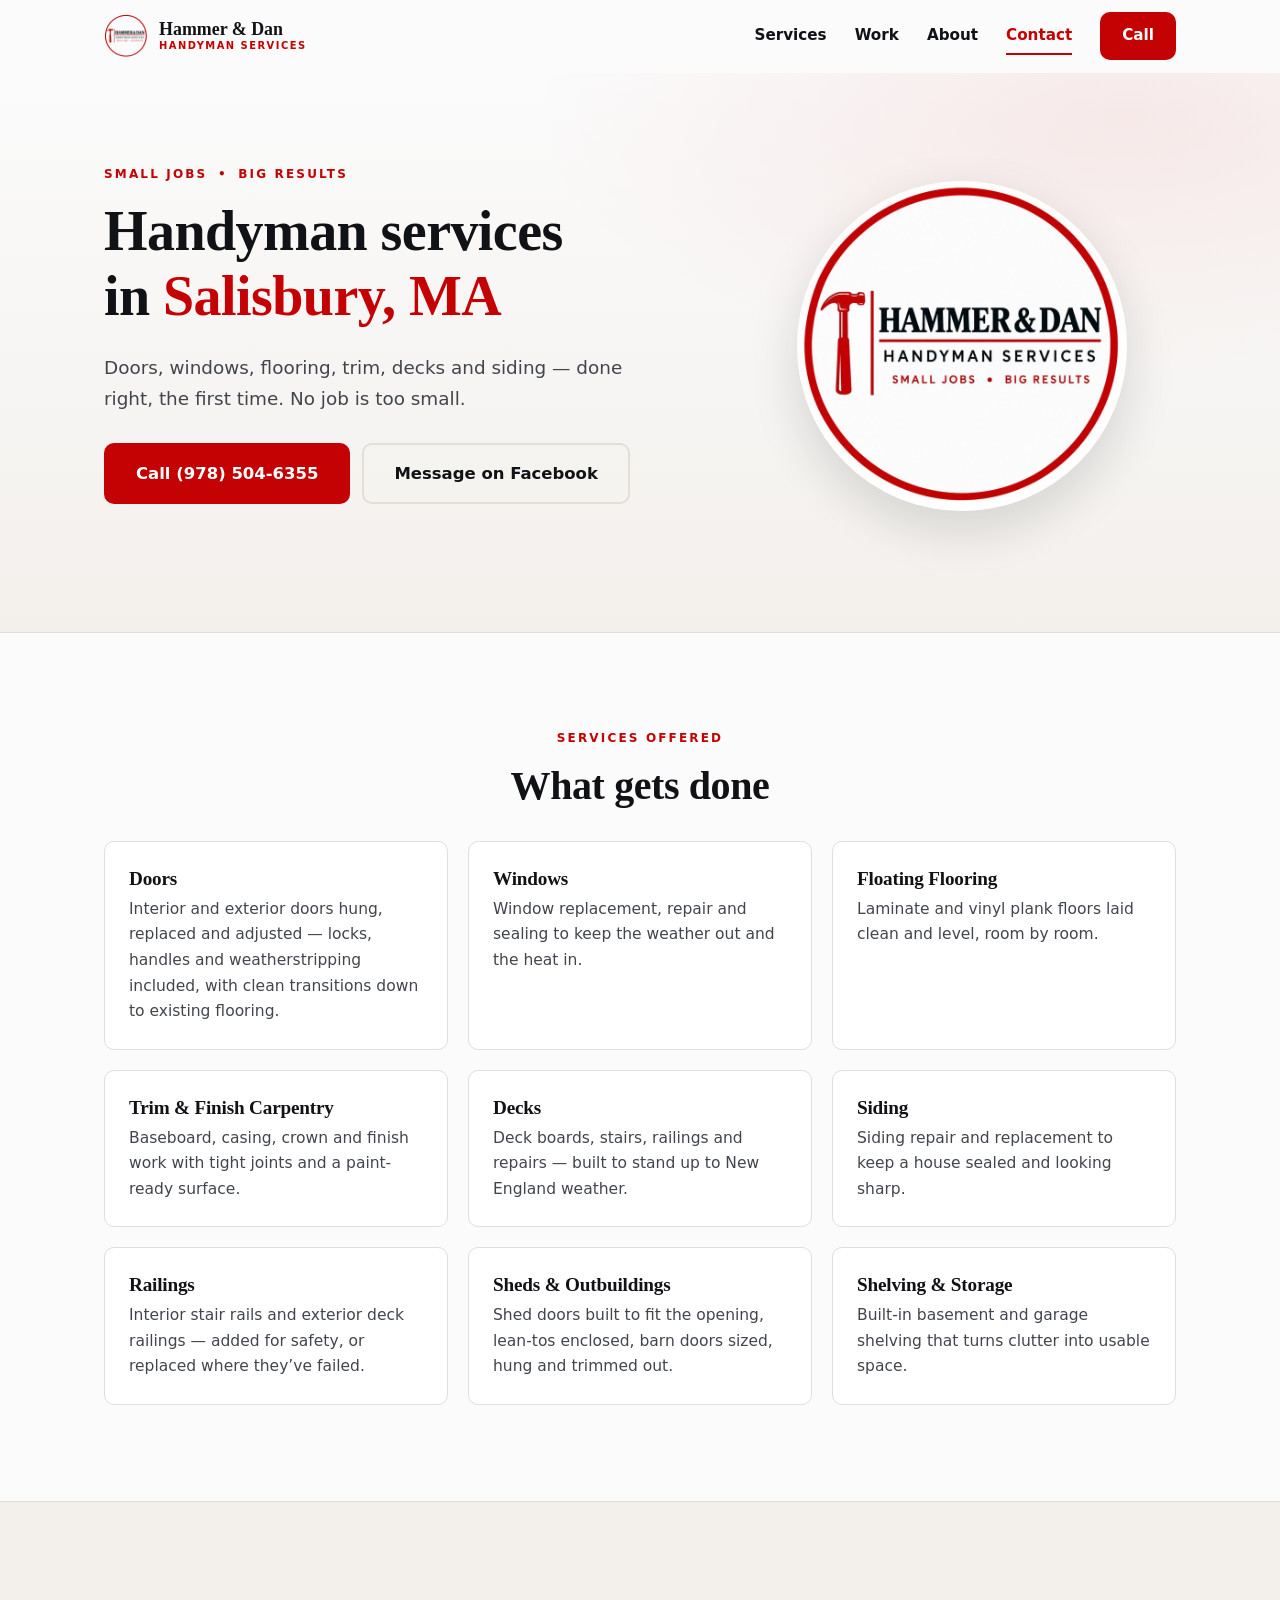
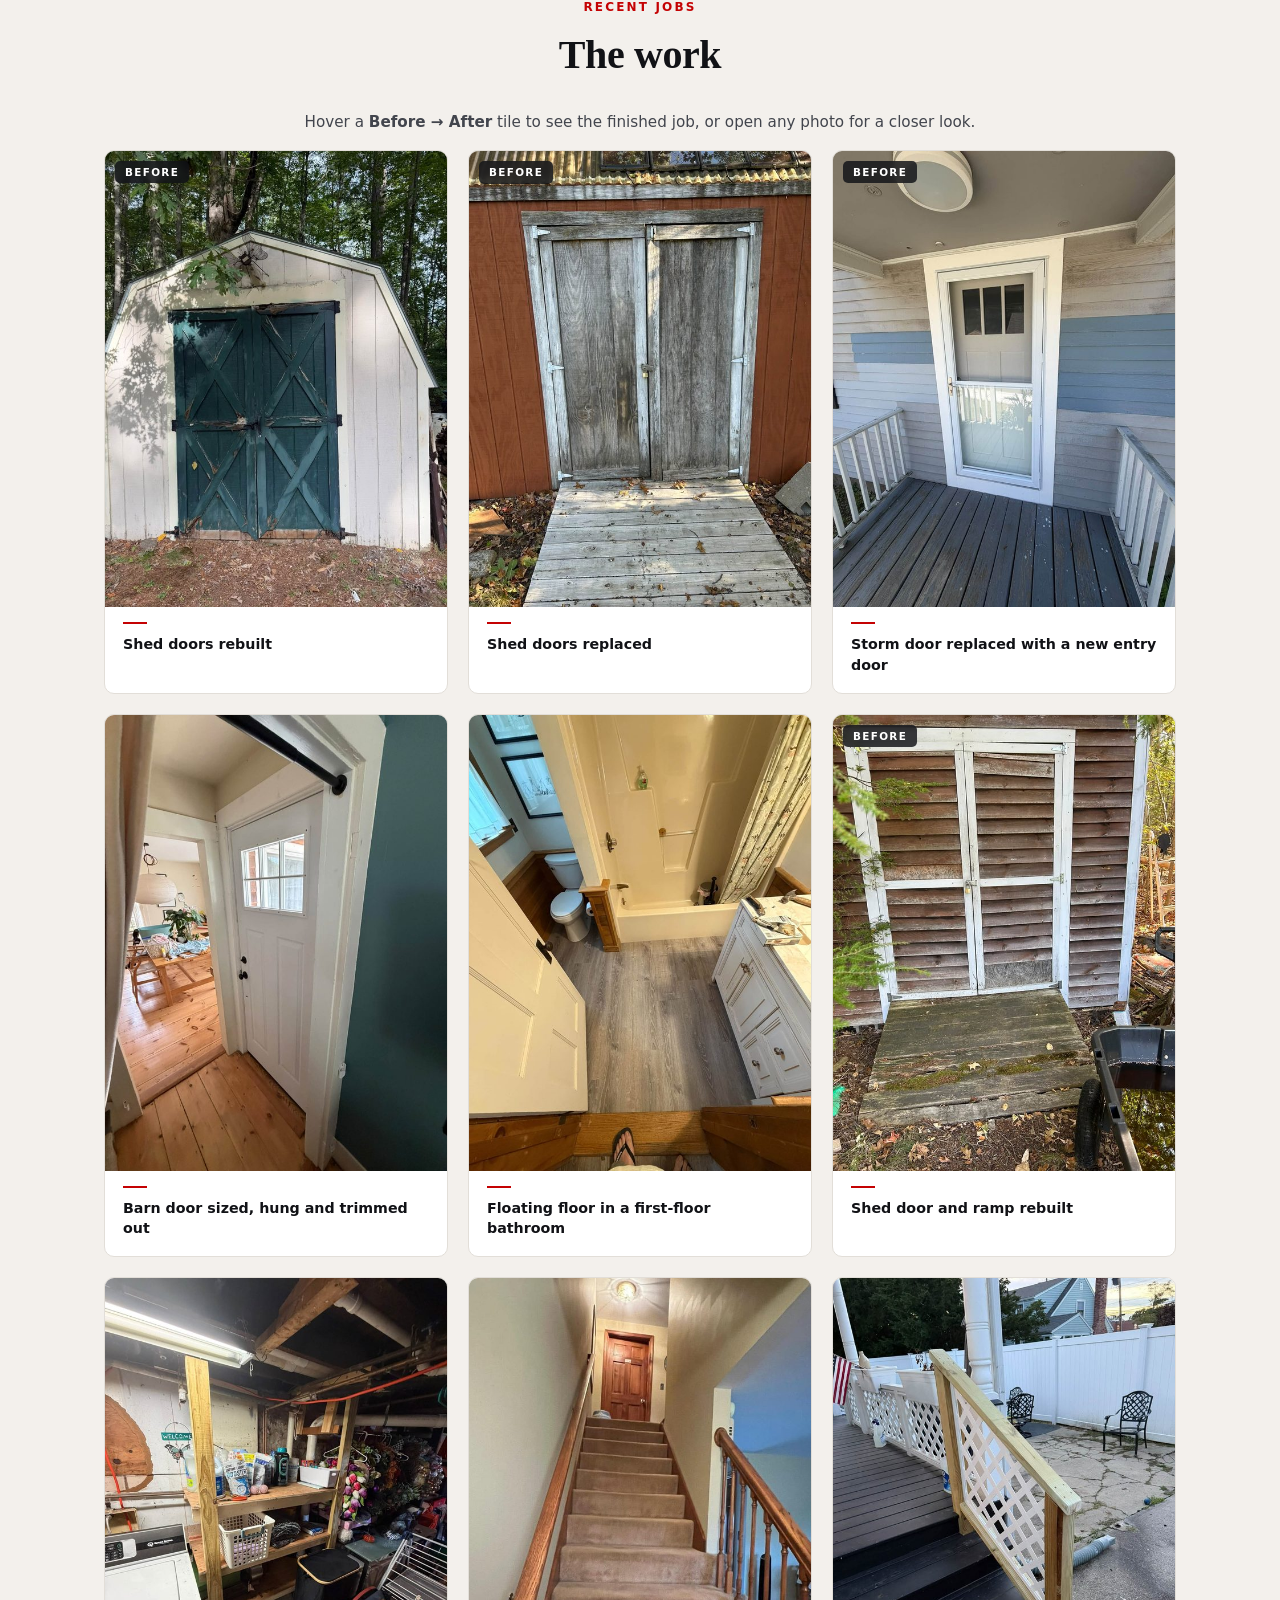
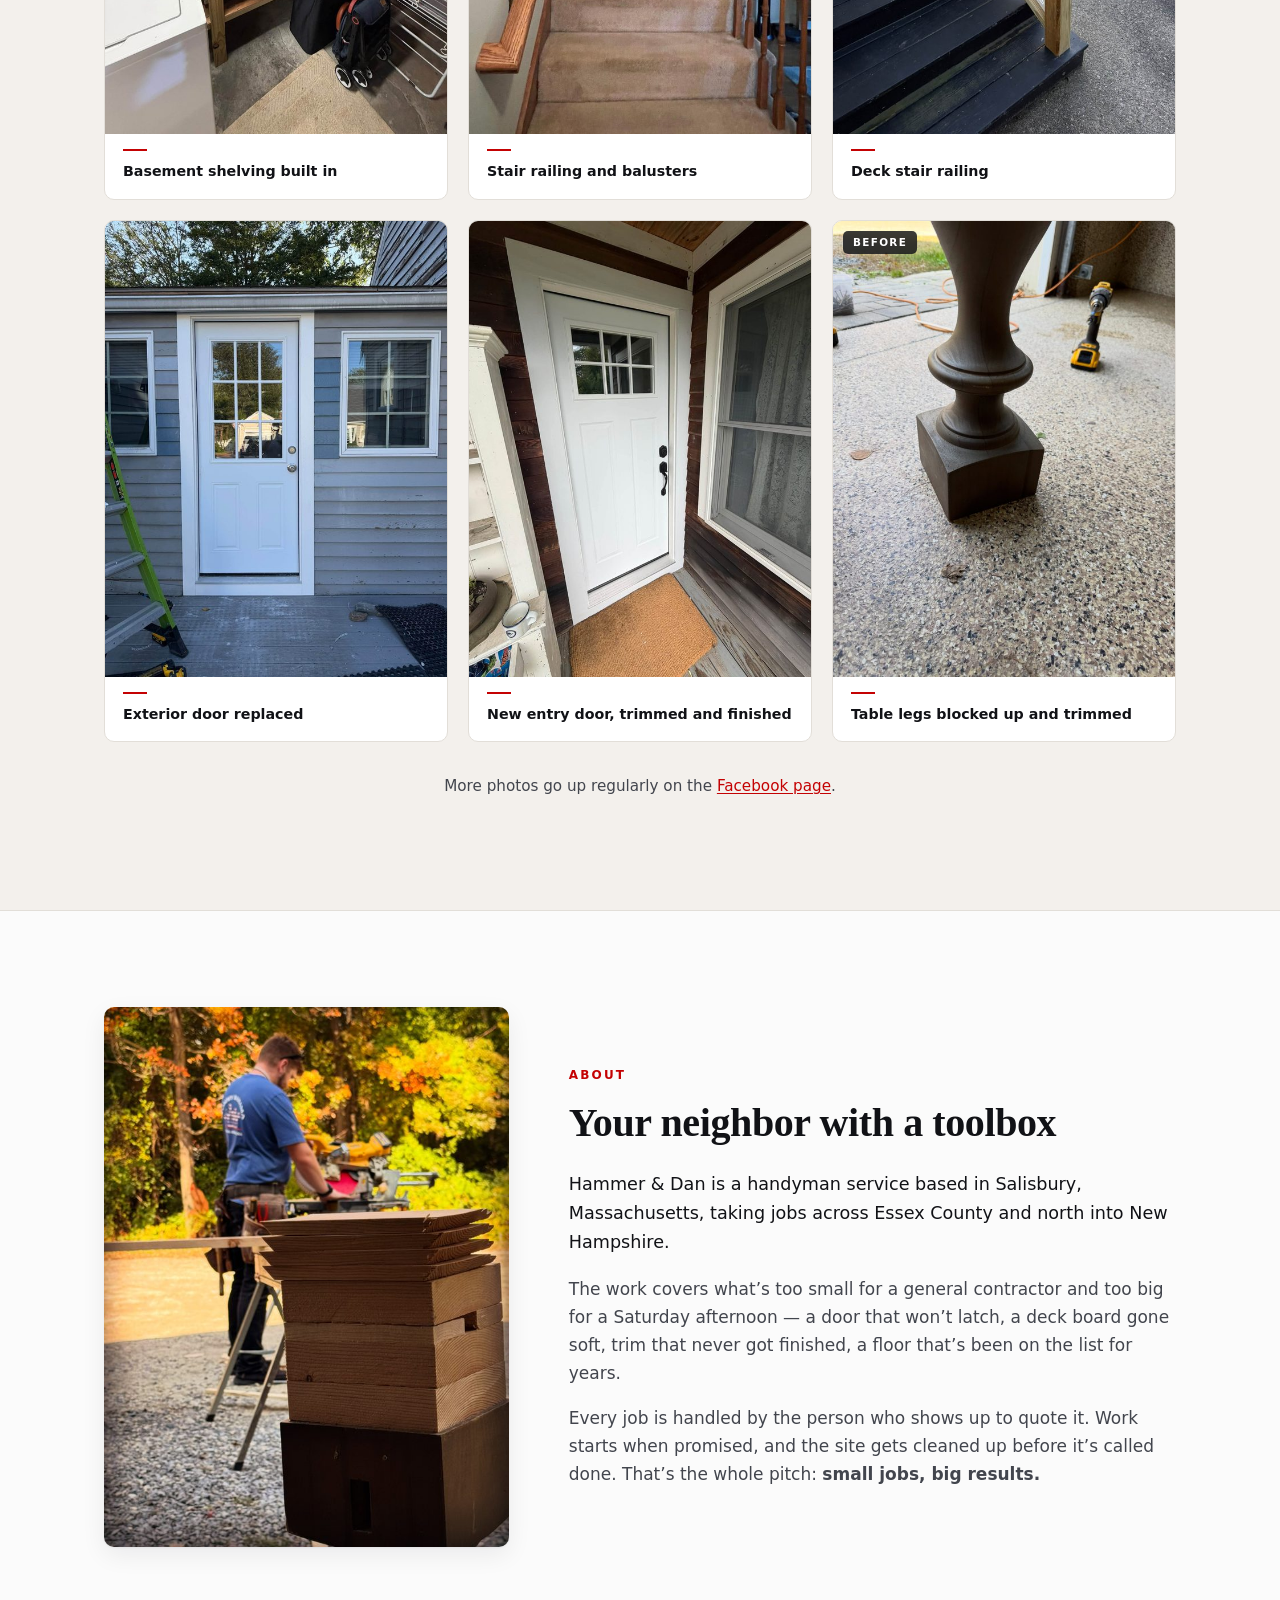
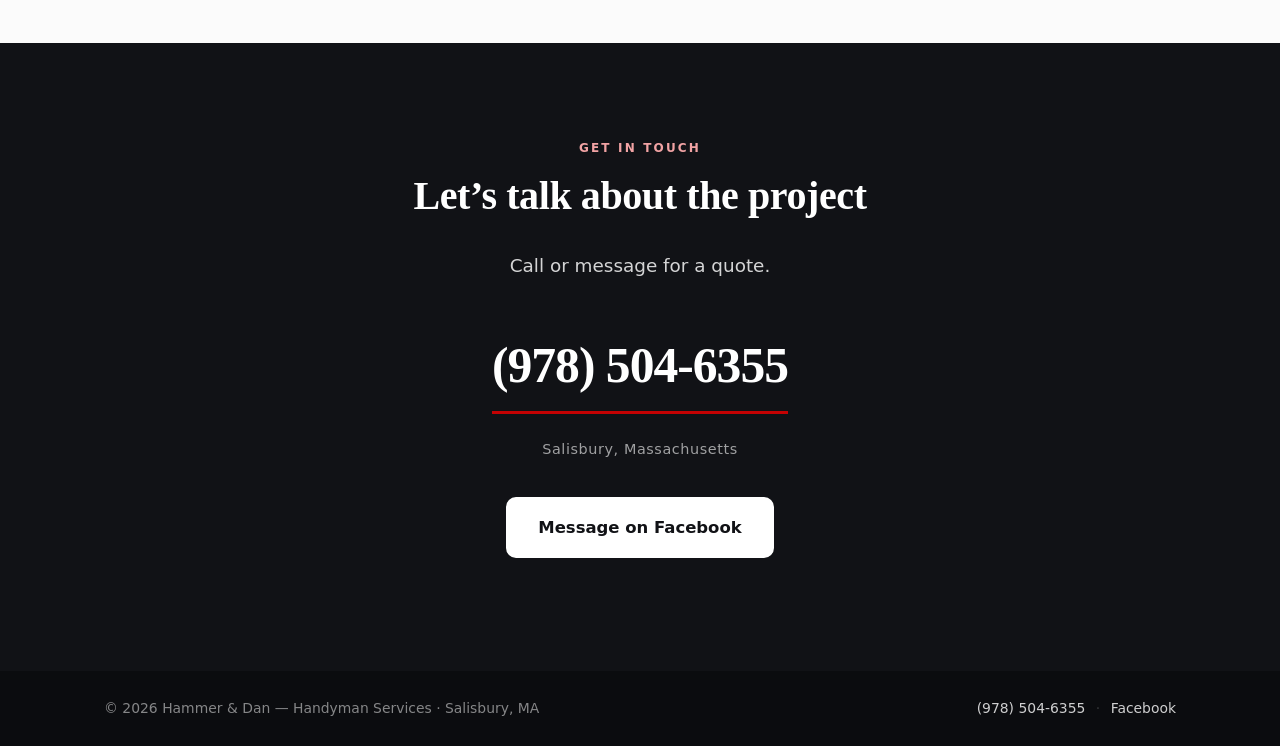
==== commit db89aef1: "Rebuild preview with the fifth before/after pair Co-Authored-By: Claude Opus 5 <noreply@anthropic.co" ====
--- a/a/index.html
+++ b/a/index.html
@@ -304,13 +304,21 @@
           <span class="cap">New entry door, trimmed and finished</span>
         </li>
 
-        <li class="shot-item">
-          <a class="shot" href="../images/work/full/table-legs.jpg" data-label="Table legs blocked up and trimmed">
-            <span class="frames">
-              <img src="../images/work/table-legs.jpg"
-                   alt="Table leg raised on a newly built and trimmed wood block base"
-                   loading="lazy" width="600" height="800">
-            </span>
+        <li class="shot-item is-pair">
+          <a class="shot"
+             href="../images/work/full/table-legs-after.jpg"
+             data-before="../images/work/full/table-legs-before.jpg"
+             data-after="../images/work/full/table-legs-after.jpg"
+             data-label="Table legs blocked up and trimmed">
+            <span class="frames">
+              <img class="f-before" src="../images/work/table-legs-before.jpg"
+                   alt="Turned table leg sitting straight on the floor at its original height"
+                   loading="lazy" width="600" height="800">
+              <img class="f-after" src="../images/work/table-legs-after.jpg"
+                   alt="The same leg raised on a newly built and trimmed wood block base"
+                   loading="lazy" width="600" height="800">
+            </span>
+            <span class="tag" aria-hidden="true"></span>
           </a>
           <span class="cap">Table legs blocked up and trimmed</span>
         </li>
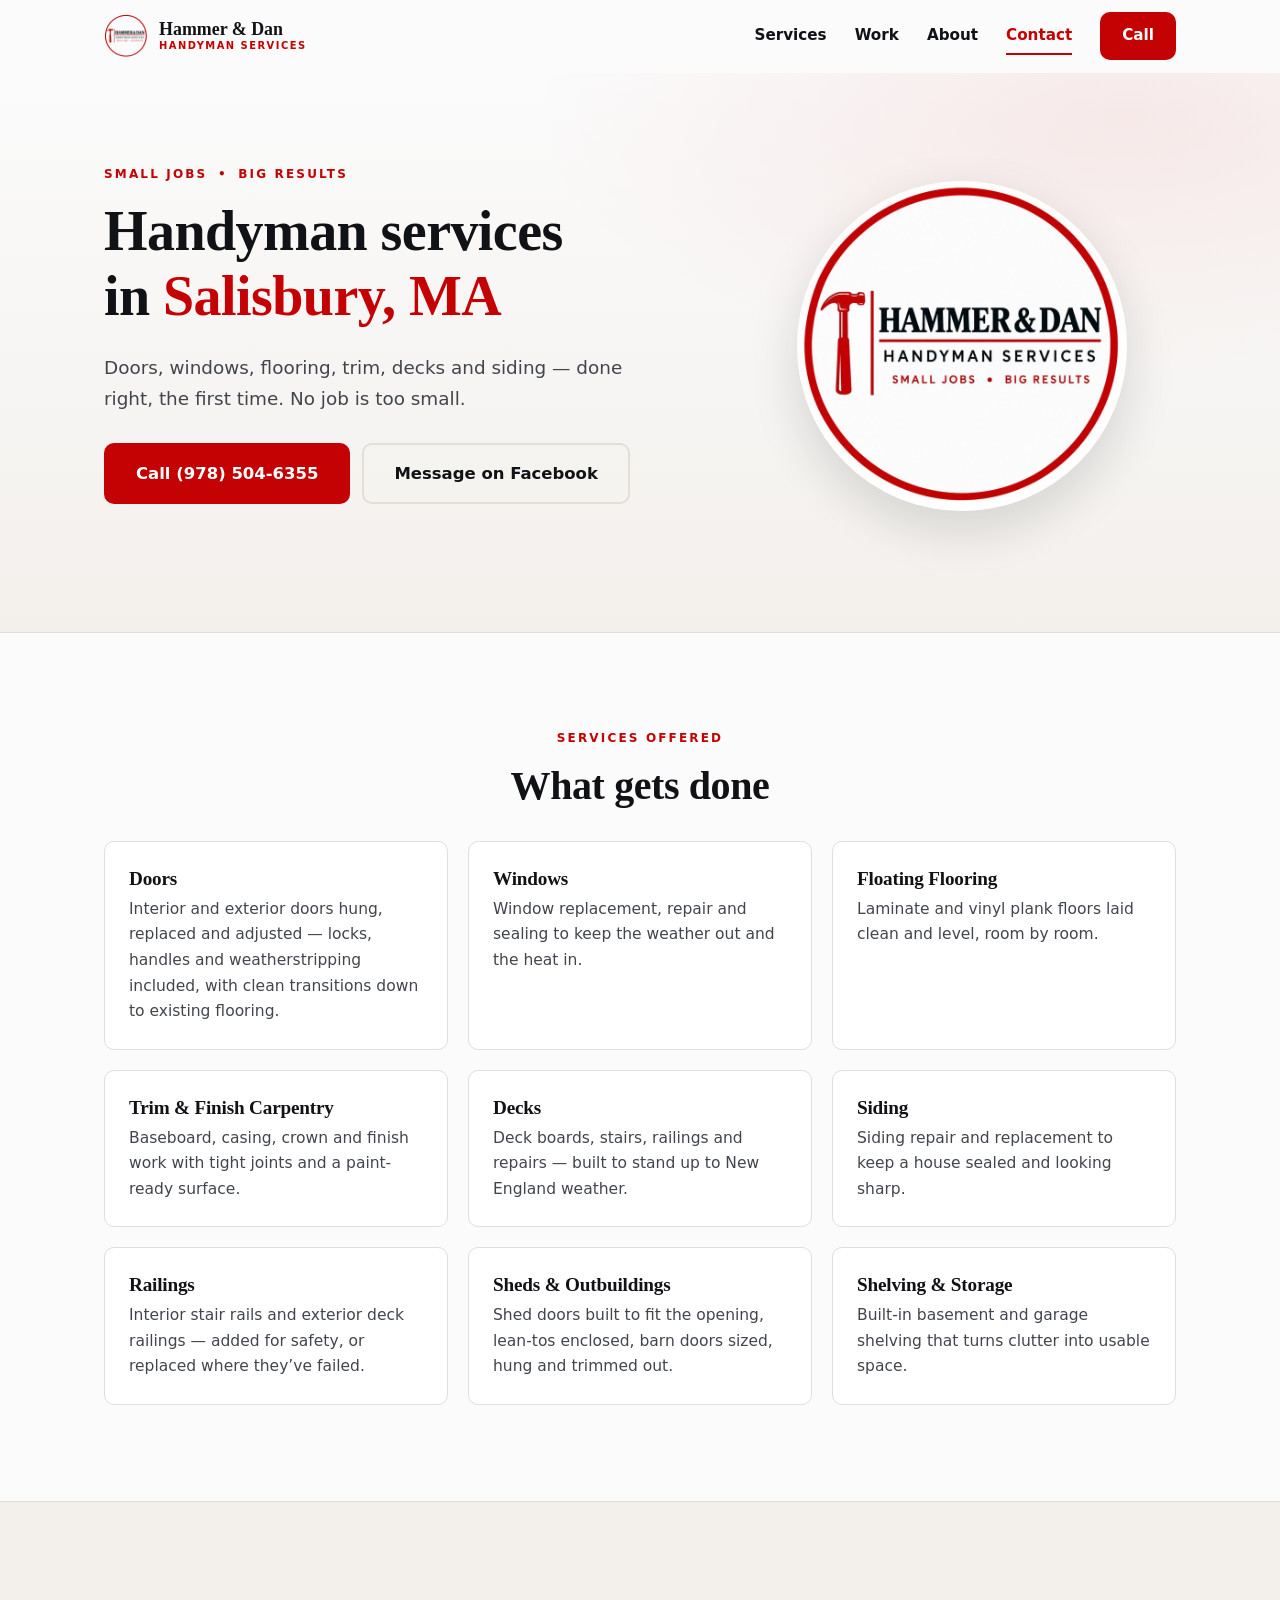
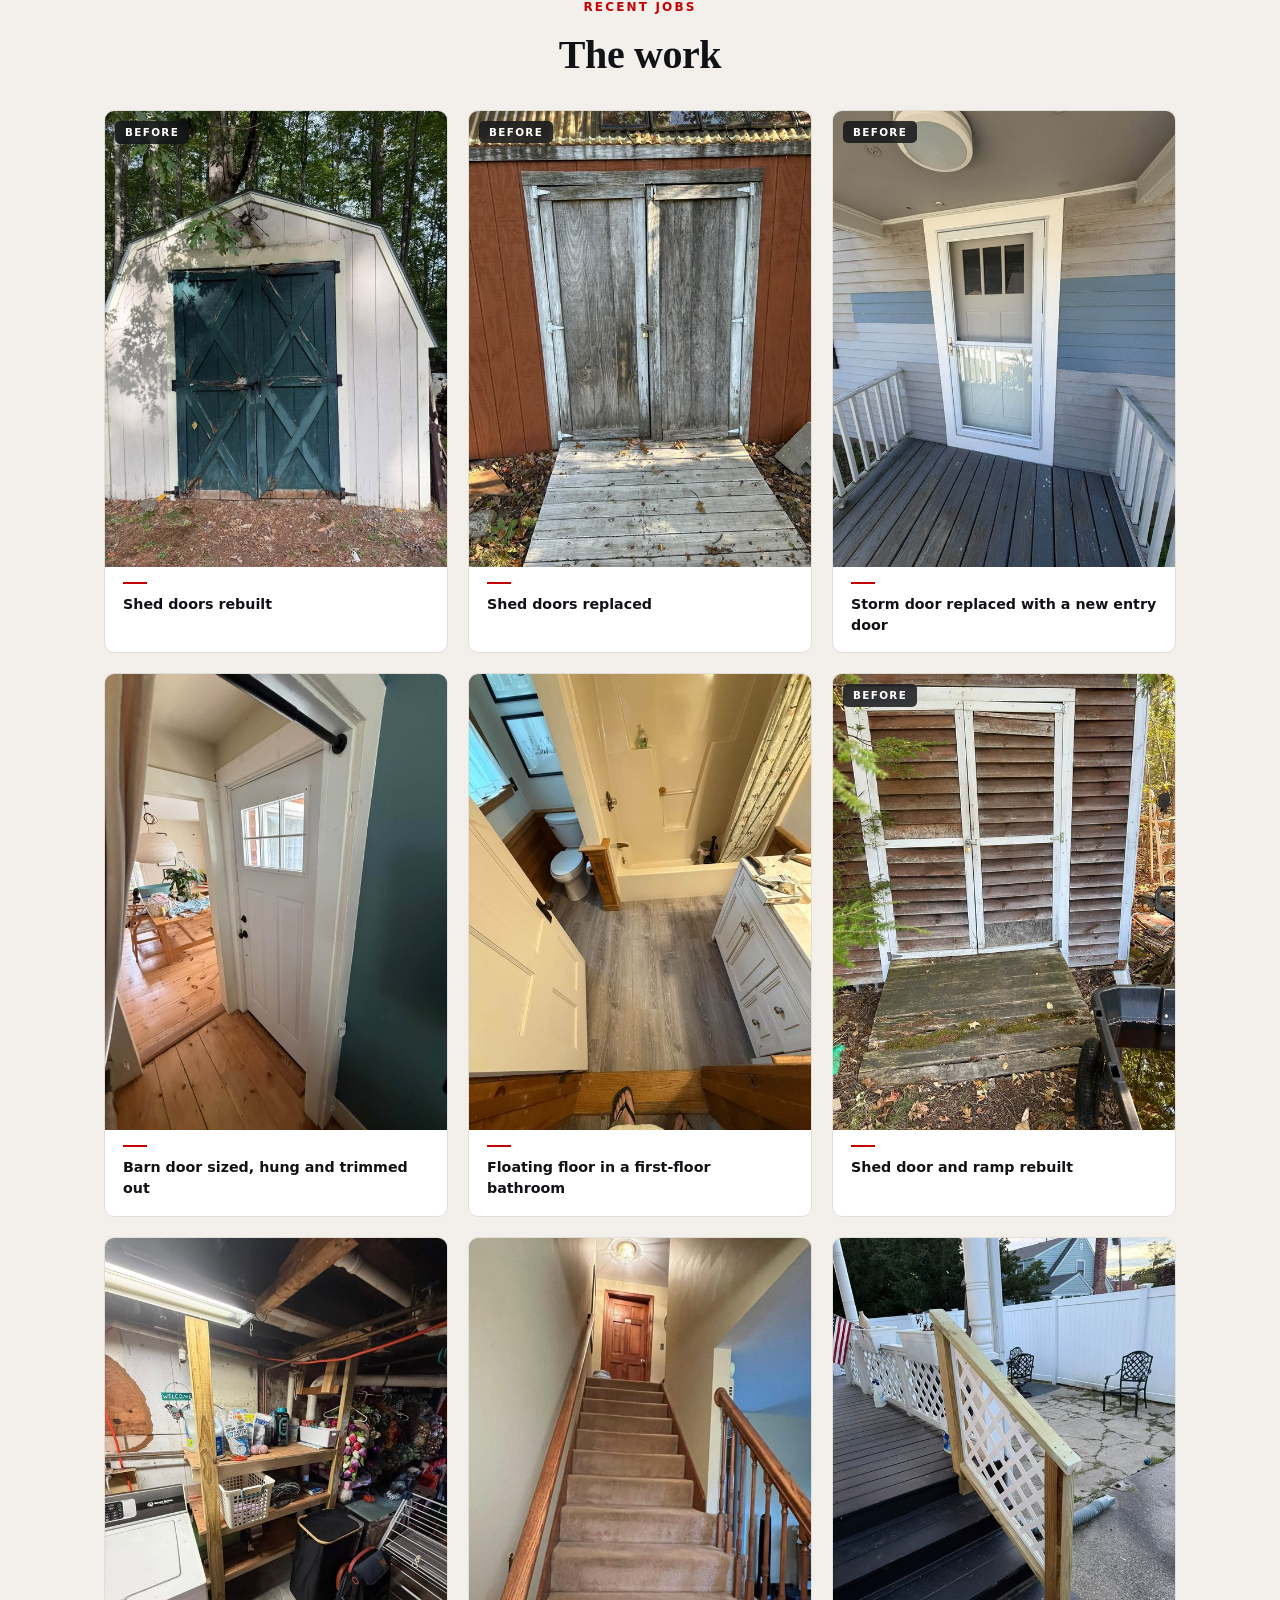
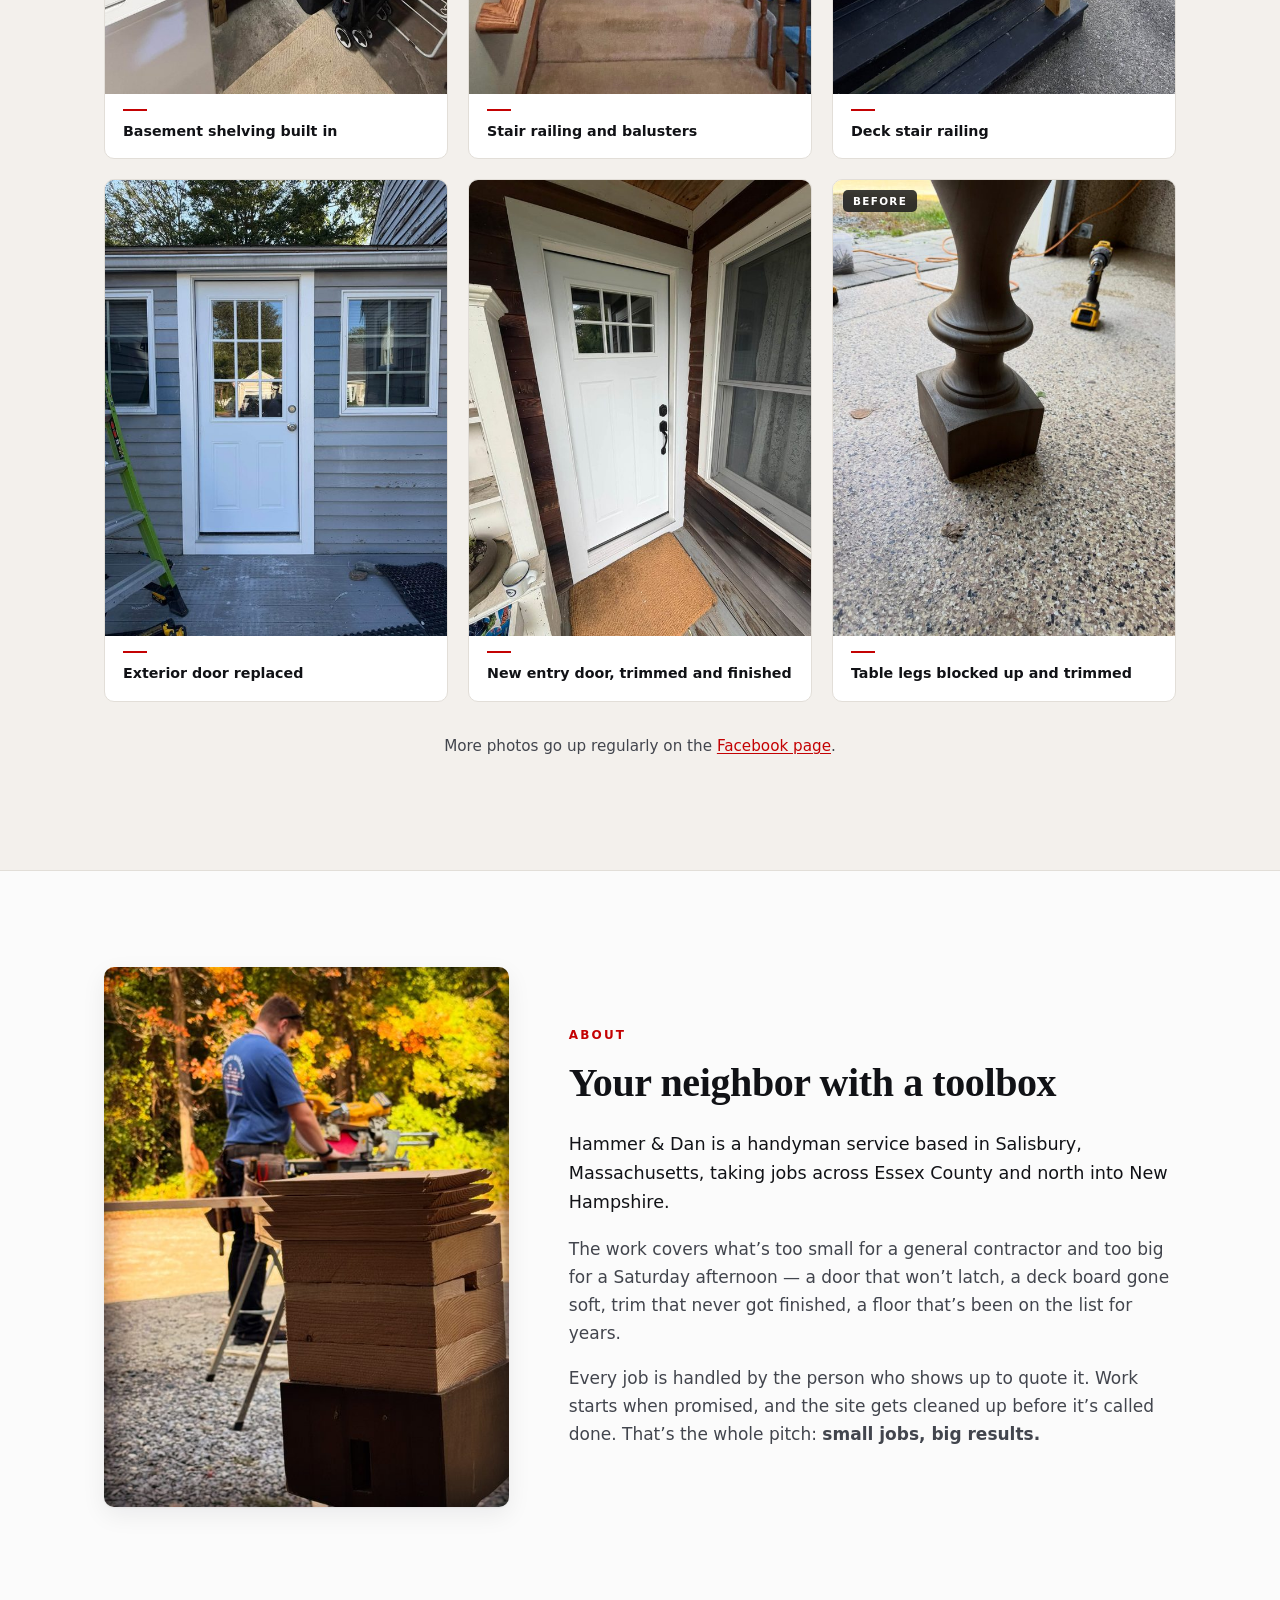
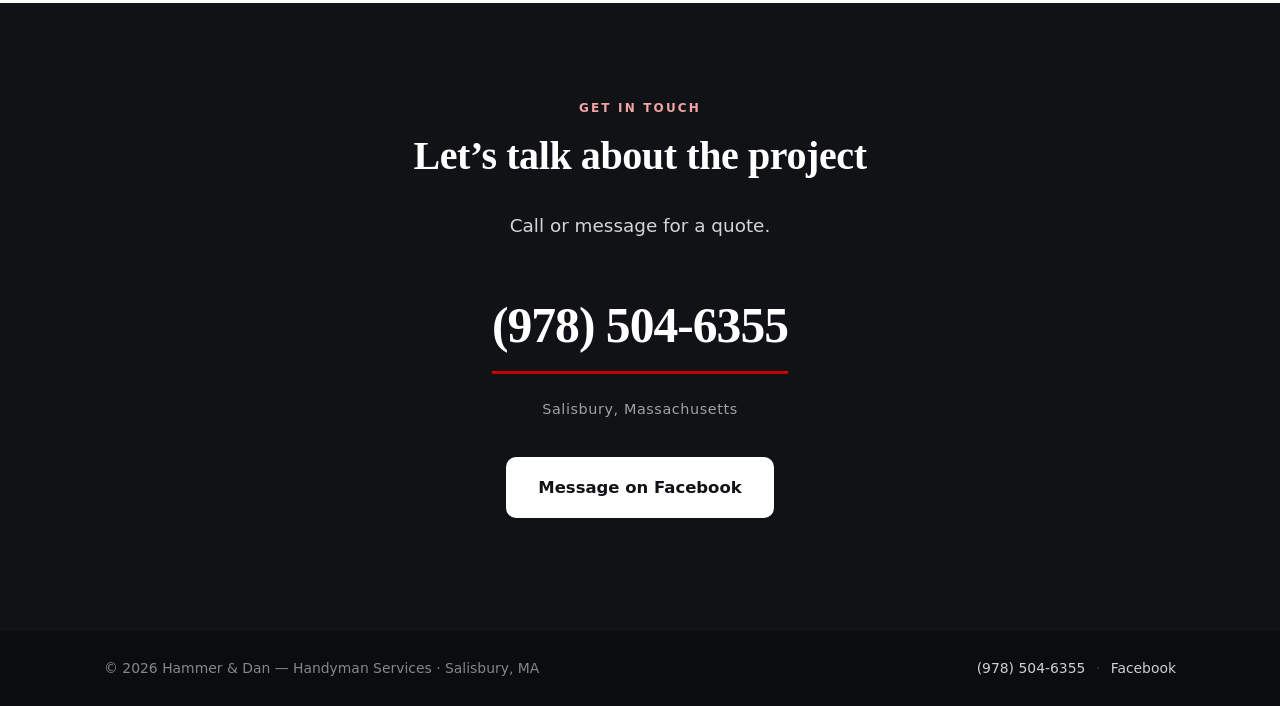
==== commit a8b12063: "Rebuild preview: no hover instruction, no before/after on touch Landing-page note updated to say the" ====
--- a/a/index.html
+++ b/a/index.html
@@ -142,10 +142,6 @@
     <div class="wrap">
       <p class="eyebrow center">Recent Jobs</p>
       <h2 class="center">The work</h2>
-      <p class="center muted lede-sub">
-        Hover a <strong>Before&nbsp;&rarr;&nbsp;After</strong> tile to see the
-        finished job, or open any photo for a closer look.
-      </p>
 
       <ul class="grid gallery">
 
@@ -489,7 +485,13 @@
     var after = shot.getAttribute("data-after");
     var tileImgs = shot.querySelectorAll("img");
 
-    if (before && after) {
+    /* Touch devices never get the comparison. The tile already shows the
+       finished job, so the lightbox opens that one photo on its own.
+       Checked per click so rotating or resizing is handled. */
+    var canCompare = before && after &&
+      !(window.matchMedia && window.matchMedia("(hover: none)").matches);
+
+    if (canCompare) {
       /* Pair: before on the left, after on the right. */
       box.classList.remove("is-single");
       imgA.src = before;
@@ -497,10 +499,11 @@
       imgA.alt = tileImgs[0] ? tileImgs[0].alt : "Before";
       imgB.alt = tileImgs[1] ? tileImgs[1].alt : "After";
     } else {
-      /* Single shot: hide the second frame and the Before/After labels. */
+      /* One photo: hide the second frame and the Before/After labels. */
       box.classList.add("is-single");
       imgA.src = shot.getAttribute("href");
-      imgA.alt = tileImgs[0] ? tileImgs[0].alt : "";
+      var only = shot.querySelector("img.f-after") || tileImgs[0];
+      imgA.alt = only ? only.alt : "";
       imgB.removeAttribute("src");
       imgB.alt = "";
     }
--- a/a/style.css
+++ b/a/style.css
@@ -324,7 +324,13 @@
 
 /* No hover available: say so plainly, since tapping is the only way through. */
 @media (hover: none) {
-  .gallery .tag::after { content: "Tap to compare"; }
+  /* No hover on touch, so the comparison is dropped entirely: show the
+     finished job on its own. Hiding the "before" frame also lets browsers
+     that skip offscreen lazy images avoid fetching it (Chrome does; Firefox
+     may still load it). */
+  .is-pair .f-before { display: none; }
+  .is-pair .f-after { opacity: 1; will-change: auto; }
+  .gallery .tag { display: none; }
 }
 
 .gallery .cap {
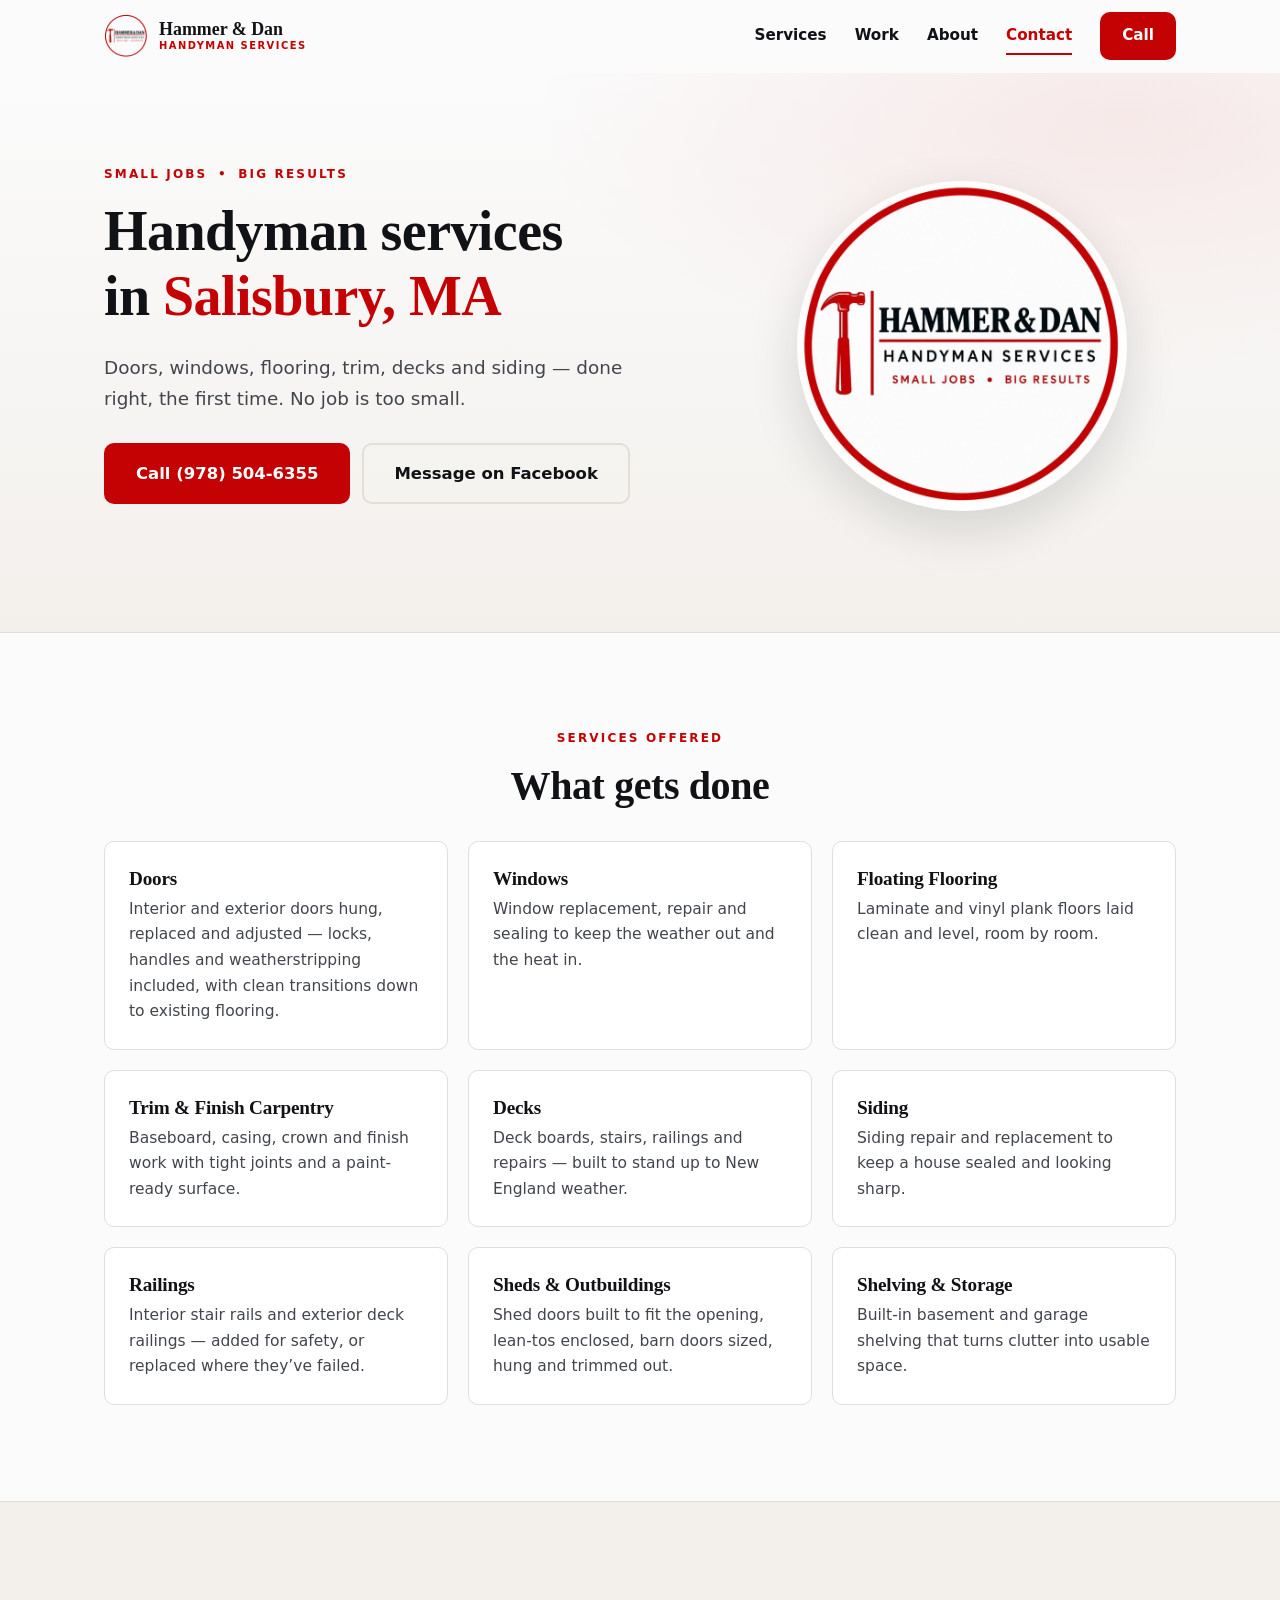
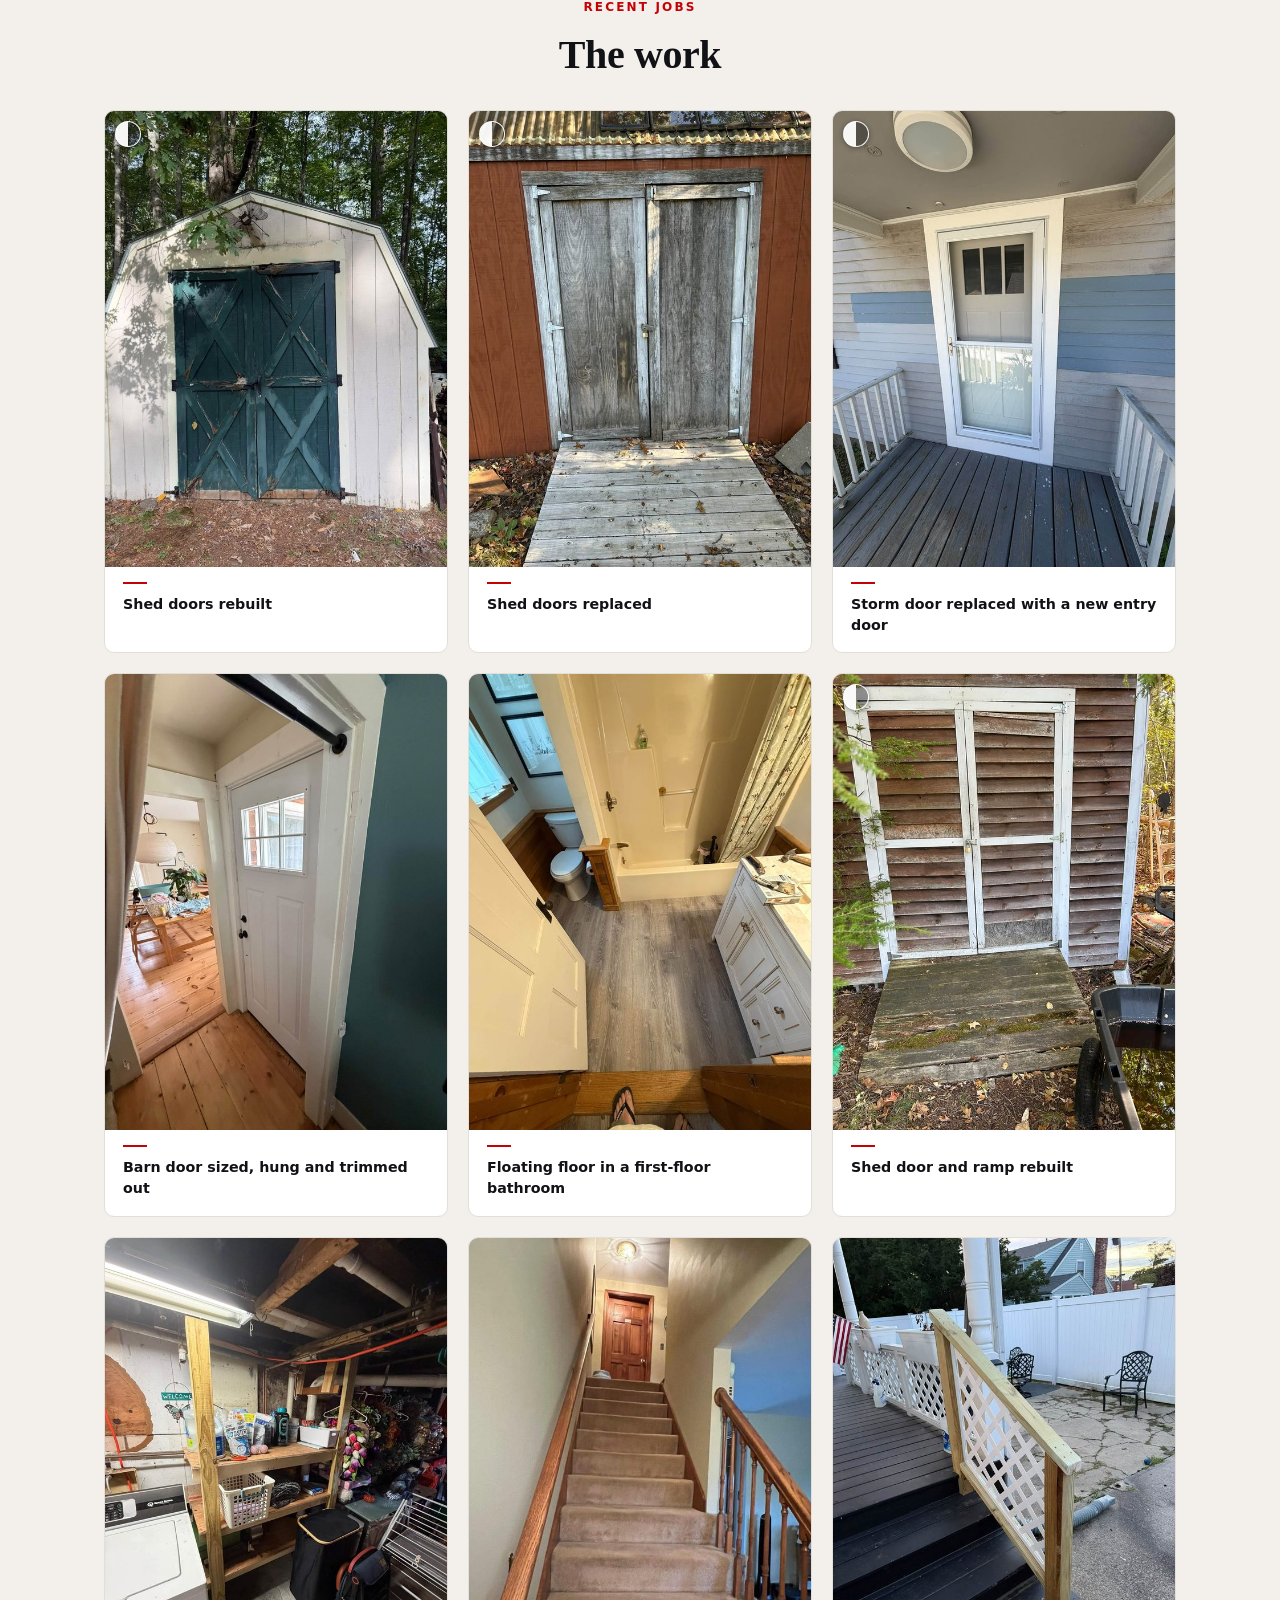
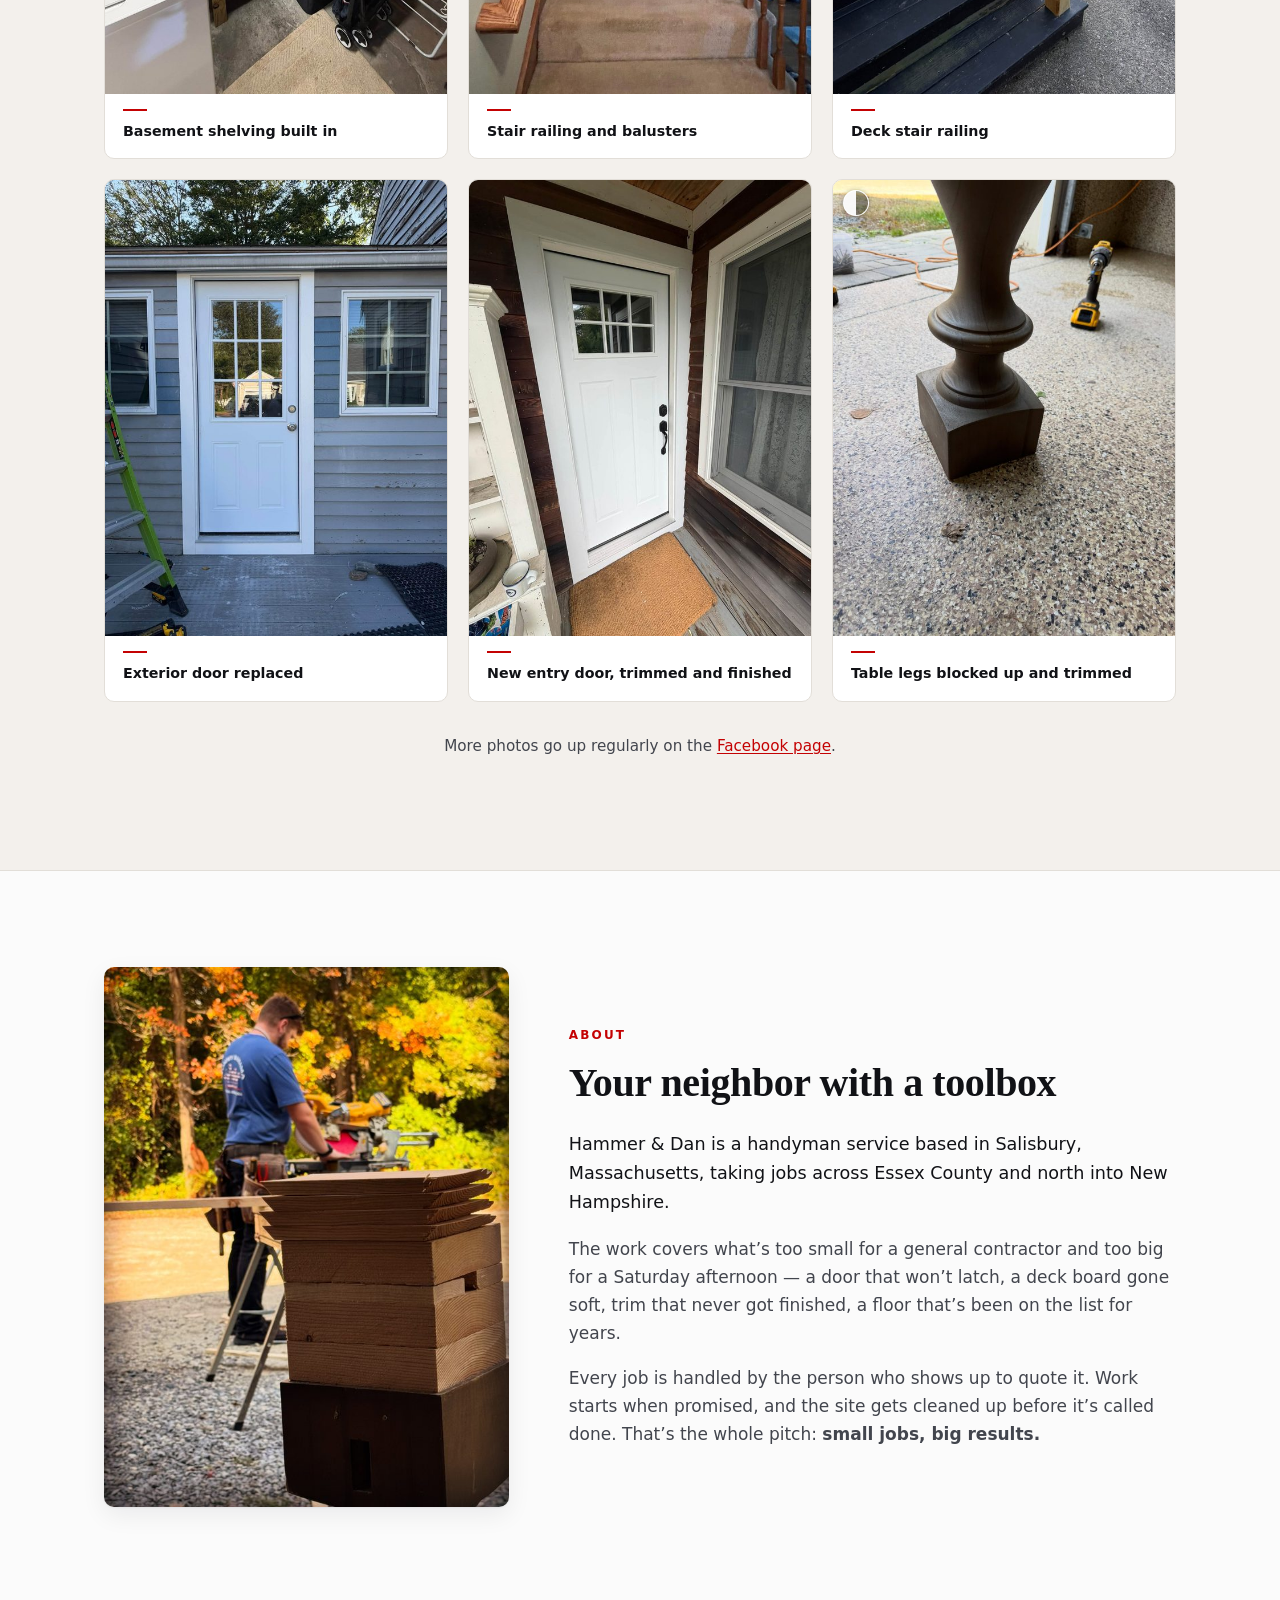
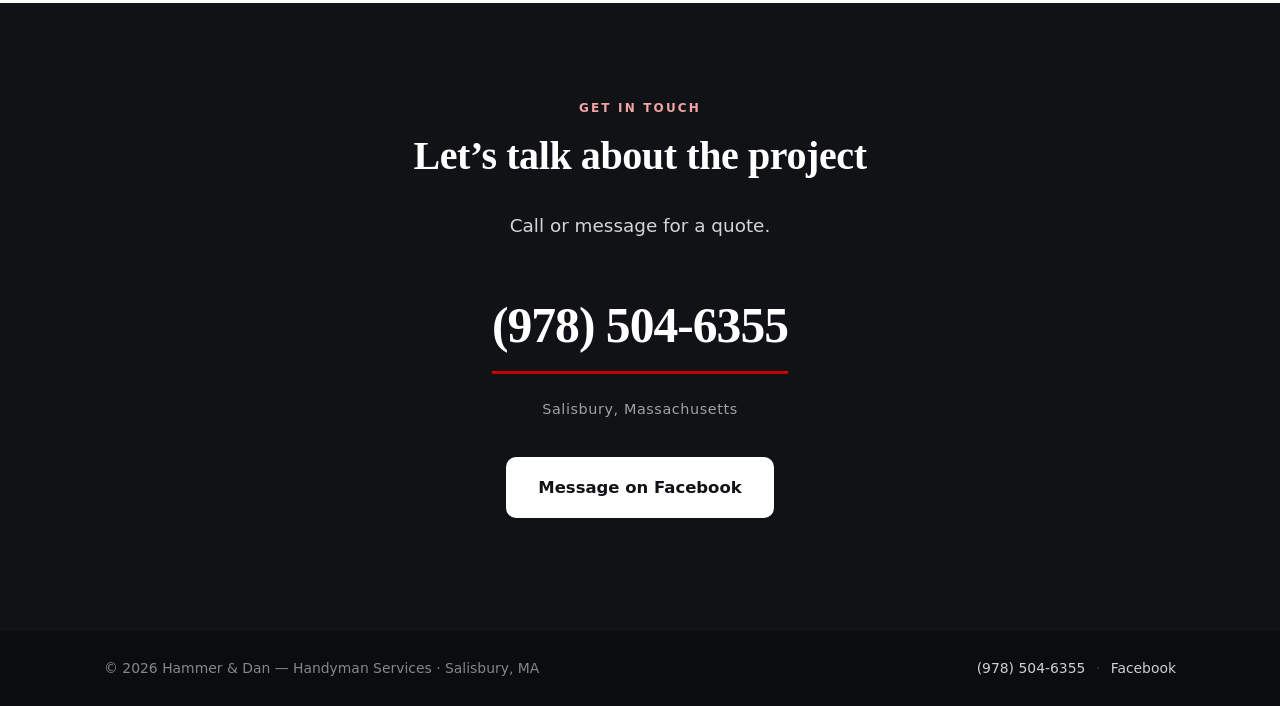
==== commit 956e2892: "Rebuild preview: compare icon instead of the text badge Co-Authored-By: Claude Opus 5 <noreply@anthr" ====
--- a/a/index.html
+++ b/a/index.html
@@ -485,11 +485,9 @@
     var after = shot.getAttribute("data-after");
     var tileImgs = shot.querySelectorAll("img");
 
-    /* Touch devices never get the comparison. The tile already shows the
-       finished job, so the lightbox opens that one photo on its own.
-       Checked per click so rotating or resizing is handled. */
-    var canCompare = before && after &&
-      !(window.matchMedia && window.matchMedia("(hover: none)").matches);
+    /* Pairs always open as a comparison, touch included - tapping is the
+       only way a phone can reach the before shot. */
+    var canCompare = before && after;
 
     if (canCompare) {
       /* Pair: before on the left, after on the right. */
--- a/a/style.css
+++ b/a/style.css
@@ -302,35 +302,34 @@
 .is-pair .f-after { opacity: 0; will-change: opacity; }
 
 /* Corner badge on before/after tiles. */
+/* Compare marker: a half-filled circle, the conventional before/after
+   symbol. No words - a text badge shouted on a phone, and the icon says the
+   same thing quietly. It rotates as the photo swaps on hover. */
 .gallery .tag {
-  position: absolute; left: 10px; top: 10px; z-index: 2;
-  background: rgba(17,18,22,.82);
-  color: #fff;
-  font-size: .65rem; font-weight: 700;
-  letter-spacing: .13em; text-transform: uppercase;
-  padding: 6px 10px; border-radius: 5px;
-  line-height: 1;
-  backdrop-filter: blur(3px);
-  transition: background .25s ease;
-}
-.gallery .tag::after { content: "Before"; }
+  position: absolute; left: 10px; top: 10px; z-index: 3;
+  width: 26px; height: 26px; border-radius: 50%;
+  border: 1.5px solid rgba(255,255,255,.95);
+  background:
+    linear-gradient(to right,
+      rgba(255,255,255,.95) 0 50%, rgba(255,255,255,0) 50% 100%),
+    rgba(17,18,22,.4);
+  box-shadow: 0 1px 5px rgba(17,18,22,.45);
+  transition: transform .35s ease;
+}
 
 @media (hover: hover) {
   .gallery li:hover .frames img { transform: scale(1.04); }
   .is-pair:hover .f-after { opacity: 1; }
-  .is-pair:hover .tag { background: var(--red); }
-  .is-pair:hover .tag::after { content: "After"; }
+  .is-pair:hover .tag { transform: rotate(180deg); }
 }
 
 /* No hover available: say so plainly, since tapping is the only way through. */
 @media (hover: none) {
   /* No hover on touch, so the comparison is dropped entirely: show the
-     finished job on its own. Hiding the "before" frame also lets browsers
-     that skip offscreen lazy images avoid fetching it (Chrome does; Firefox
-     may still load it). */
+     finished job at rest. Tapping still opens the side-by-side comparison -
+     that is the only way a phone can see the before shot. */
   .is-pair .f-before { display: none; }
   .is-pair .f-after { opacity: 1; will-change: auto; }
-  .gallery .tag { display: none; }
 }
 
 .gallery .cap {
